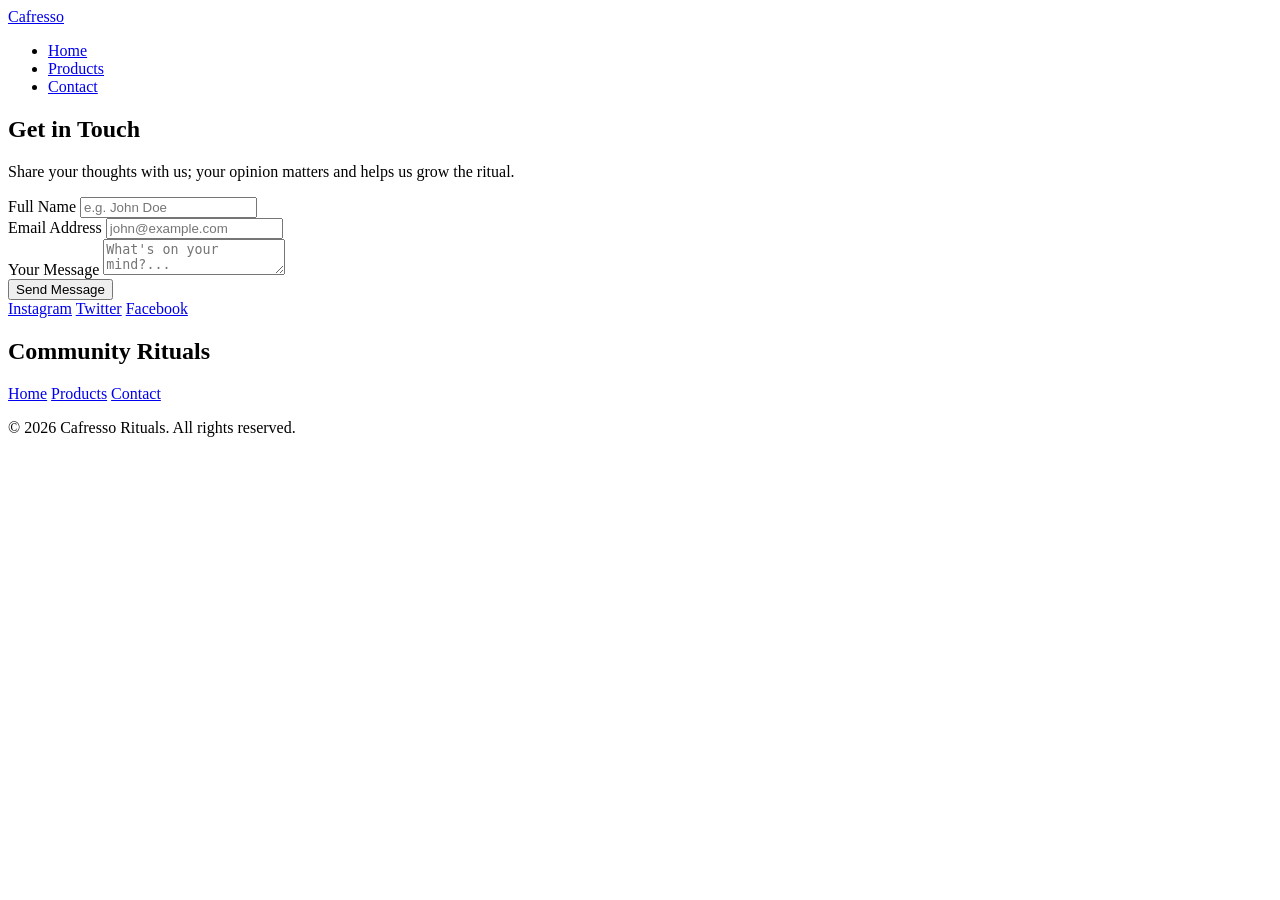
==== src/templates/contact.html @ 9409c44d "fix: i try to chance the visual to contact" ====
<!DOCTYPE html>
<html lang="en">
<head>
    <meta charset="UTF-8">
    <meta name="viewport" content="width=device-width, initial-scale=1.0">
    <title>Contact | Cafresso</title>
    <link rel="stylesheet" href="../styles/css/main.css">
</head>
<body>

    <header class="navbar">
        <nav class="nav" aria-label="Main navigation">
            <div class="nav__logo">
                <a href="index.html">Cafresso</a>
            </div>
            <ul class="nav__list">
                <li><a href="index.html">Home</a></li>
                <li><a href="services.html">Products</a></li>
                <li><a href="contact.html" class="active">Contact</a></li>
            </ul>
        </nav>
    </header>

    <main class="contact-main">
        <div class="contact-content fade-up"> 
            
            <aside class="contact-left">
                <section class="form-section">
                    <h2>Get in Touch</h2>
                    <p>Share your thoughts with us; your opinion matters and helps us grow the ritual.</p>

                    <div class="form-container">
                        <form id="contact-form" action="#" method="post">
                            <div class="form-group">
                                <label for="name">Full Name</label>
                                <input type="text" id="name" name="name" placeholder="e.g. John Doe" required>
                            </div>

                            <div class="form-group">
                                <label for="email">Email Address</label>
                                <input type="email" id="email" name="email" placeholder="john@example.com" required>
                            </div>

                            <div class="form-group">
                                <label for="reason">Your Message</label>
                                <textarea id="reason" name="message" placeholder="What's on your mind?..." required></textarea>
                            </div>

                            <button type="submit" class="btn-submit">Send Message</button>
                        </form>

                        <div class="form-social">
                            <a href="#" aria-label="Instagram">Instagram</a>
                            <a href="#" aria-label="Twitter">Twitter</a>
                            <a href="#" aria-label="Facebook">Facebook</a>
                        </div>
                    </div>
                </section>
            </aside>

            <section class="contact-right">
                <h2>Community Rituals</h2>
                
                <div class="comments-container" id="comments-list">
                    <article class="comment-card">
                        <div class="comment-header">
                            <div class="avatar">M</div>
                            <div class="user-meta">
                                <h4>Maria Garcia</h4>
                                <span>Verified Ritual</span>
                            </div>
                        </div>
                        <p>"The atmosphere here is unmatched. My daily morning ritual starts with their espresso."</p>
                    </article>

                    <article class="comment-card">
                        <div class="comment-header">
                            <div class="avatar">A</div>
                            <div class="user-meta">
                                <h4>Alex Smith</h4>
                                <span>Coffee Enthusiast</span>
                            </div>
                        </div>
                        <p>"Incredible attention to detail in every cup. Best artisan coffee in town!"</p>
                    </article>

                    <article class="comment-card">
                        <div class="comment-header">
                            <div class="avatar">L</div>
                            <div class="user-meta">
                                <h4>Lucia P.</h4>
                                <span>Daily Visitor</span>
                            </div>
                        </div>
                        <p>"I love the sustainable approach. Drinking coffee here feels like being part of a better world."</p>
                    </article>
                </div>
            </section>

        </div>
    </main>

    <footer class="footer">
        <div class="footer-links">
            <a href="index.html">Home</a>
            <a href="services.html">Products</a>
            <a href="contact.html">Contact</a>
        </div>

        <p>&copy; 2026 Cafresso Rituals. All rights reserved.</p>
    </footer>

    <script src="../functions/Contact/contact.js"></script>
    <script src="../functions/Contact/contact-presenter.js"></script>
    <script src="../functions/Home/navbar.js"></script>
</body>
</html>
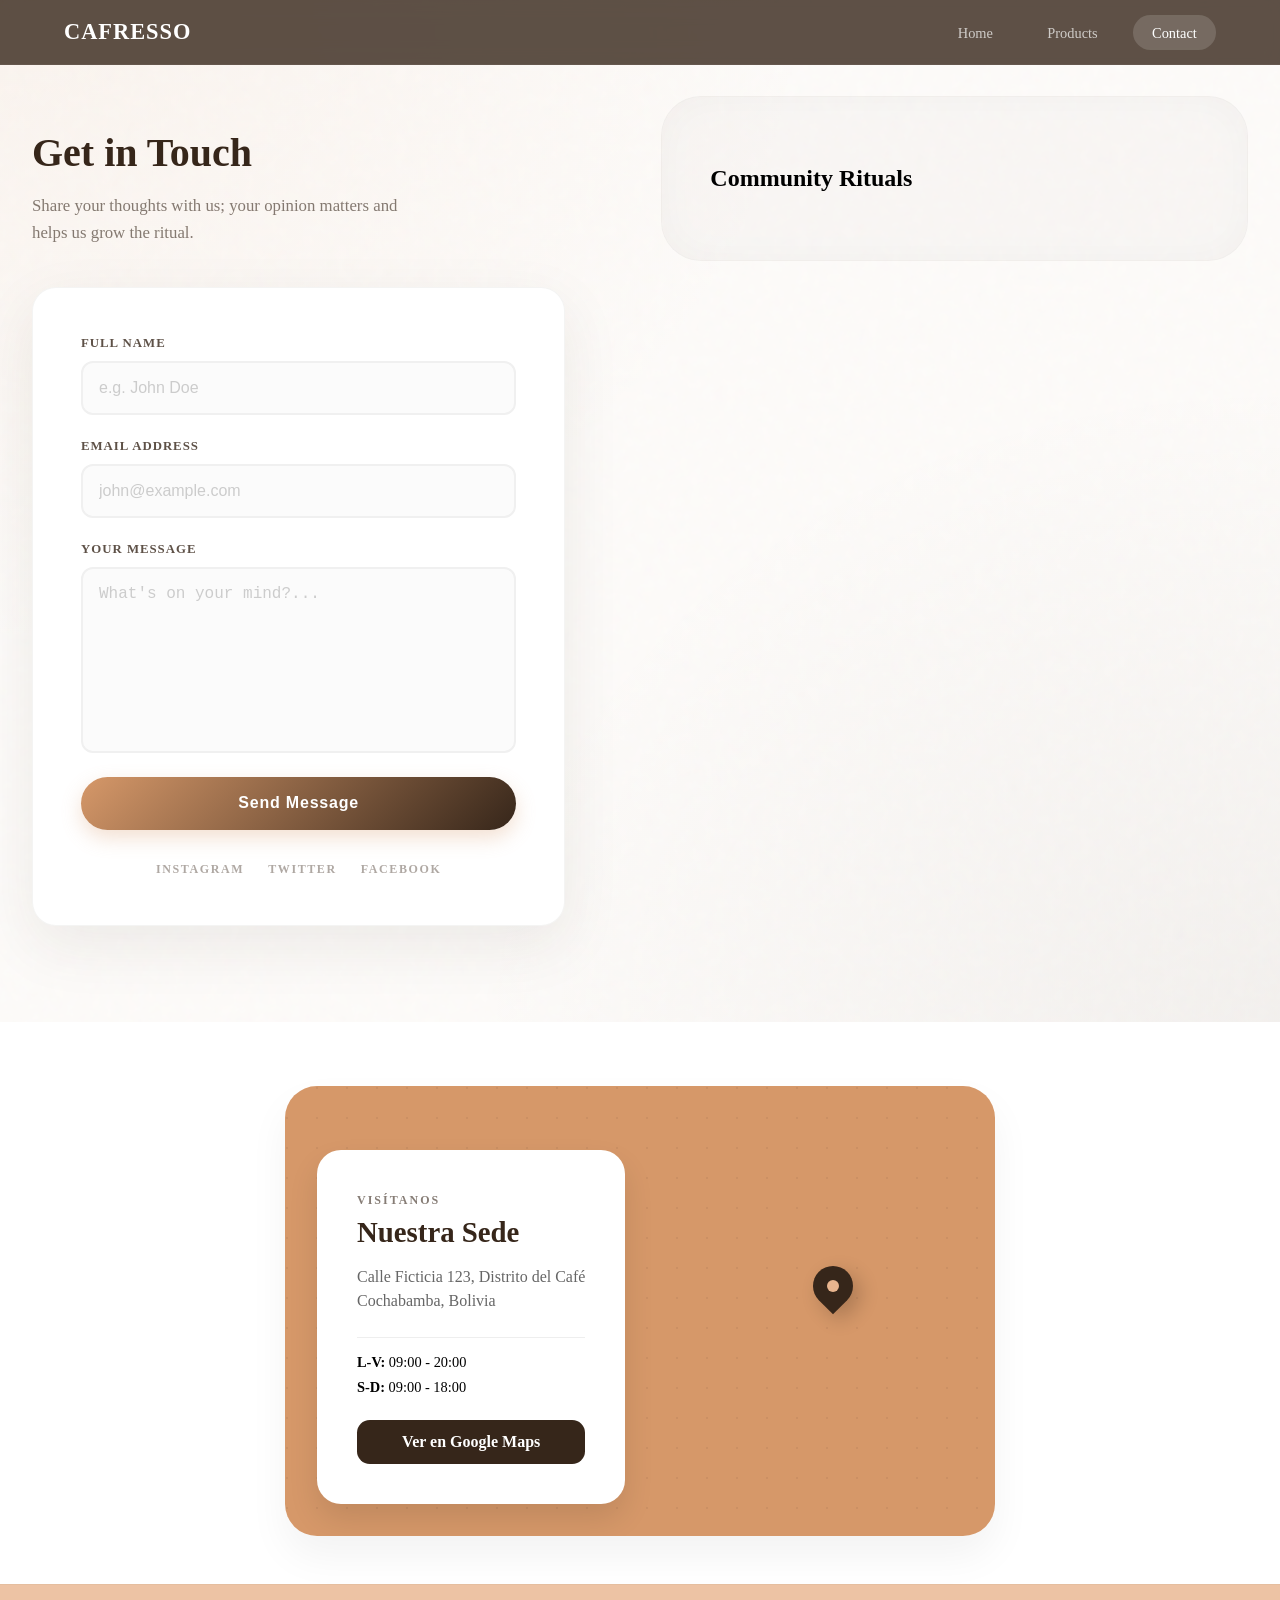
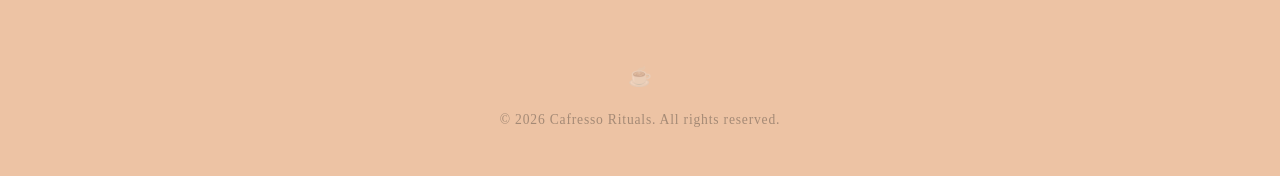
==== commit d75f3328: "fixed: Creation of the Optional Location Section" ====
--- a/src/templates/contact.html
+++ b/src/templates/contact.html
@@ -100,18 +100,40 @@
         </div>
     </main>
 
+    <section class="location-section">
+        <div class="location-container">
+            <div class="map-placeholder">
+                <div class="map-overlay"></div>
+                <div class="map-pin">
+                    <span class="pin-dot"></span>
+                </div>
+            </div>
+
+            <div class="location-card">
+                <span class="location-tag">Visítanos</span>
+                <h3>Nuestra Sede</h3>
+                <p>Calle Ficticia 123, Distrito del Café<br>Cochabamba, Bolivia</p>
+                <div class="location-details">
+                    <span><strong>L-V:</strong> 09:00 - 20:00</span>
+                    <span><strong>S-D:</strong> 09:00 - 18:00</span>
+                </div>
+                <a href="#" class="btn-directions">Ver en Google Maps</a>
+            </div>
+        </div>
+    </section>
+
     <footer class="footer">
-        <div class="footer-links">
-            <a href="index.html">Home</a>
-            <a href="services.html">Products</a>
-            <a href="contact.html">Contact</a>
-        </div>
-
         <p>&copy; 2026 Cafresso Rituals. All rights reserved.</p>
     </footer>
+
+    <button id="backToTop" class="back-to-top" aria-label="Volver al inicio">
+        &#8593;
+    </button>
 
     <script src="../functions/Contact/contact.js"></script>
     <script src="../functions/Contact/contact-presenter.js"></script>
     <script src="../functions/Home/navbar.js"></script>
+    <script src="../functions/Contact/location.js"></script>
+
 </body>
 </html>
--- a/src/styles/css/main.css
+++ b/src/styles/css/main.css
@@ -0,0 +1,1283 @@
+@charset "UTF-8";
+.navbar {
+  width: 100%;
+}
+
+.nav {
+  position: fixed;
+  top: 0;
+  left: 0;
+  right: 0;
+  z-index: 1000;
+  display: flex;
+  align-items: center;
+  justify-content: space-between;
+  padding: 1.2rem 5%;
+  background-color: rgba(54, 38, 26, 0.8);
+  backdrop-filter: blur(10px);
+  -webkit-backdrop-filter: blur(10px);
+  border-bottom: 1px solid rgba(255, 255, 255, 0.05);
+  transition: all 0.4s cubic-bezier(0.4, 0, 0.2, 1);
+  /* LOGO */
+}
+.nav__logo a {
+  color: #FFFFFF;
+  text-decoration: none;
+  font-size: 1.4rem;
+  font-weight: 700;
+  letter-spacing: 1px;
+  text-transform: uppercase;
+  font-family: serif;
+}
+.nav {
+  /* LISTA */
+}
+.nav__list {
+  display: flex;
+  align-items: center;
+  gap: 1rem;
+  list-style: none;
+  margin: 0;
+  padding: 0;
+}
+.nav__list li a {
+  text-decoration: none;
+  color: rgba(255, 255, 255, 0.7);
+  font-size: 0.9rem;
+  font-weight: 500;
+  padding: 0.6rem 1.2rem;
+  border-radius: 50px;
+  transition: all 0.3s ease;
+  position: relative;
+}
+.nav__list li a:hover {
+  color: #FFFFFF;
+  background-color: rgba(255, 255, 255, 0.1);
+}
+.nav__list li a.active {
+  color: #FFFFFF;
+  background-color: rgba(255, 255, 255, 0.15);
+}
+.nav__list li a.active::after {
+  display: none;
+}
+
+/*  TABLET & MOBILE:  */
+@media (max-width: 1024px) {
+  .nav {
+    top: auto;
+    bottom: 1.5rem;
+    left: 50%;
+    transform: translateX(-50%);
+    width: 90%;
+    max-width: 400px;
+    height: 65px;
+    padding: 0 1rem;
+    border-radius: 100px;
+    border: 1px solid rgba(255, 255, 255, 0.1);
+    box-shadow: 0 15px 35px rgba(0, 0, 0, 0.4);
+    justify-content: center;
+  }
+  .nav__logo {
+    display: none;
+  }
+  .nav__list {
+    width: 100%;
+    justify-content: space-around;
+    gap: 5px;
+  }
+  .nav__list li {
+    flex: 1;
+    display: flex;
+    justify-content: center;
+  }
+  .nav__list li a {
+    display: flex;
+    flex-direction: column;
+    align-items: center;
+    justify-content: center;
+    font-size: 0.75rem;
+    width: 100%;
+    padding: 0.8rem 0;
+    border-radius: 100px;
+  }
+  .nav__list li a.active {
+    background-color: #FFFFFF;
+    color: #36261A;
+    font-weight: 700;
+    box-shadow: 0 4px 15px rgba(0, 0, 0, 0.2);
+  }
+  .nav__list li a.active::after {
+    display: none;
+  }
+}
+.hero {
+  position: relative;
+  width: 100%;
+  min-height: 100vh;
+  overflow: hidden;
+}
+.hero__bg {
+  position: absolute;
+  inset: 0;
+}
+.hero__bg img {
+  position: absolute;
+  inset: 0;
+  width: 100%;
+  height: 100%;
+  object-fit: cover;
+  opacity: 0;
+  transform: scale(1);
+  animation: zoomFade 18s infinite;
+}
+.hero__bg img:nth-child(1) {
+  animation-delay: 0s;
+}
+.hero__bg img:nth-child(2) {
+  animation-delay: 6s;
+}
+.hero__bg img:nth-child(3) {
+  animation-delay: 12s;
+}
+.hero__overlay {
+  position: absolute;
+  inset: 0;
+  background: linear-gradient(to bottom, rgba(0, 0, 0, 0.5), rgba(0, 0, 0, 0.6));
+  backdrop-filter: blur(0.2rem);
+}
+.hero__content {
+  position: relative;
+  z-index: 2;
+  min-height: 100vh;
+  display: flex;
+  flex-direction: column;
+  justify-content: center;
+  align-items: center;
+  text-align: center;
+  padding: 0 8%;
+  margin: 0 auto;
+  color: #FFFFFF;
+  max-width: 40rem;
+}
+.hero__content h1 {
+  font-size: clamp(3rem, 8vw, 5rem);
+  letter-spacing: 0.15rem;
+  text-transform: uppercase;
+  margin-bottom: 1rem;
+}
+.hero__content p {
+  font-size: clamp(1rem, 2vw, 1.4rem);
+  opacity: 0.9;
+  margin-bottom: 2rem;
+}
+
+@keyframes zoomFade {
+  0% {
+    opacity: 0;
+    transform: scale(1);
+  }
+  10% {
+    opacity: 1;
+  }
+  45% {
+    opacity: 1;
+    transform: scale(1.1);
+  }
+  55% {
+    opacity: 0;
+    transform: scale(1.12);
+  }
+  100% {
+    opacity: 0;
+  }
+}
+.about {
+  padding: 12vh 8%;
+  background-color: #FFFFFF;
+  overflow: hidden;
+}
+.about__container {
+  max-width: 75rem;
+  margin: 0 auto;
+  display: grid;
+  grid-template-columns: 1fr 1fr;
+  align-items: center;
+  gap: 4rem;
+}
+.about__text h2 {
+  font-size: clamp(2rem, 5vw, 3.5rem);
+  color: #36261A;
+  line-height: 1.1;
+  margin-bottom: 1.5rem;
+  font-family: serif;
+}
+.about__text p {
+  font-size: 1.15rem;
+  color: rgba(54, 38, 26, 0.8);
+  margin-bottom: 2.5rem;
+  line-height: 1.8;
+  max-width: 55ch;
+}
+.about__image {
+  position: relative;
+  display: flex;
+  justify-content: center;
+}
+.about__image::before {
+  content: "";
+  position: absolute;
+  top: 1.25rem;
+  right: -1.25rem;
+  width: 100%;
+  height: 100%;
+  background-color: rgba(214, 152, 105, 0.1);
+  border-radius: 1.5rem;
+  z-index: 0;
+}
+.about__image img {
+  position: relative;
+  z-index: 1;
+  width: 100%;
+  max-height: 31.25rem;
+  border-radius: 1.5rem;
+  object-fit: cover;
+  box-shadow: 0 1.25rem 2.5rem rgba(0, 0, 0, 0.1);
+  transition: transform 0.5s ease;
+}
+.about__image img:hover {
+  transform: translateY(-0.625rem);
+}
+.about .reveal {
+  opacity: 0;
+  transform: translateY(3rem);
+  transition: all 0.8s ease;
+}
+.about .reveal.active {
+  opacity: 1;
+  transform: translateY(0);
+}
+
+.btn {
+  display: inline-block;
+  padding: 1rem 2.2rem;
+  background-color: #D69869;
+  color: #FFFFFF;
+  text-decoration: none;
+  font-weight: 600;
+  text-transform: uppercase;
+  font-size: 0.85rem;
+  letter-spacing: 0.0625rem;
+  border-radius: 3.125rem;
+  box-shadow: 0 0.25rem 0.9375rem rgba(214, 152, 105, 0.3);
+  transition: all 0.3s cubic-bezier(0.4, 0, 0.2, 1);
+}
+.btn:hover {
+  background-color: #36261A;
+  transform: scale(1.05);
+  box-shadow: 0 0.5rem 1.25rem rgba(0, 0, 0, 0.2);
+}
+
+/* RESPONSIVE */
+@media (max-width: 62rem) {
+  .about {
+    padding: 8vh 5%;
+  }
+  .about__container {
+    grid-template-columns: 1fr;
+    text-align: center;
+    gap: 3rem;
+  }
+  .about__text {
+    order: 1;
+  }
+  .about__text p {
+    margin-left: auto;
+    margin-right: auto;
+  }
+  .about__image {
+    order: 2;
+    max-width: 80%;
+    margin: 0 auto;
+  }
+  .about__image::before {
+    right: 0;
+    top: 0.9375rem;
+    transform: scale(0.95);
+  }
+}
+.features {
+  padding: 12vh 0;
+  background-color: #D69869;
+  position: relative;
+  overflow: hidden;
+}
+.features__header {
+  padding: 0 8%;
+  margin-bottom: 6vh;
+  text-align: center;
+}
+.features__header h2 {
+  color: #FFFFFF;
+  font-size: clamp(2.5rem, 5vw, 3.5rem);
+  font-family: serif;
+  letter-spacing: 0.15rem;
+}
+.features__header h2::after {
+  display: none;
+}
+.features__track {
+  display: flex;
+  gap: 2.5rem;
+  padding: 2rem 8%;
+  overflow-x: auto;
+  scroll-snap-type: x mandatory;
+  -webkit-overflow-scrolling: touch;
+  scroll-padding-left: 2%;
+}
+.features__track::-webkit-scrollbar {
+  height: 0.4rem;
+}
+.features__track::-webkit-scrollbar-thumb {
+  background: rgba(255, 255, 255, 0.2);
+  border-radius: 1rem;
+}
+
+.card {
+  min-width: 18rem;
+  flex: 0 0 18rem;
+  scroll-snap-align: start;
+  padding: 2.5rem 2rem;
+  background: linear-gradient(135deg, rgba(255, 255, 255, 0.1), rgba(255, 255, 255, 0.05));
+  backdrop-filter: blur(1rem);
+  -webkit-backdrop-filter: blur(1rem);
+  border-radius: 2rem;
+  border: 0.0625rem solid rgba(255, 255, 255, 0.1);
+  color: #FFFFFF;
+  display: flex;
+  flex-direction: column;
+  justify-content: center;
+  transition: all 0.4s cubic-bezier(0.175, 0.885, 0.32, 1.275);
+}
+.card h3 {
+  font-size: 1.4rem;
+  margin-bottom: 1.25rem;
+  font-weight: 600;
+  color: #FFFFFF;
+}
+.card p {
+  font-size: 1rem;
+  line-height: 1.6;
+  opacity: 0.8;
+  max-width: 30ch;
+}
+.card:hover {
+  transform: translateY(-0.75rem);
+  background: rgba(0, 0, 0, 0.2);
+  border-color: rgba(255, 255, 255, 0.4);
+  box-shadow: 0 1.5rem 3rem rgba(0, 0, 0, 0.2);
+}
+.card:hover p {
+  opacity: 1;
+}
+
+.features__btn {
+  position: absolute;
+  top: 93%;
+  transform: translateY(-50%);
+  width: 3rem;
+  height: 3rem;
+  border-radius: 50%;
+  border: none;
+  cursor: pointer;
+  background-color: rgba(255, 255, 255, 0.2);
+  color: #FFFFFF;
+  font-size: 1.5rem;
+  display: flex;
+  align-items: center;
+  justify-content: center;
+  backdrop-filter: blur(0.5rem);
+  transition: all 0.3s ease;
+}
+.features__btn:hover {
+  background-color: rgba(255, 255, 255, 0.4);
+}
+
+.features__btn.left {
+  left: 23%;
+}
+
+.features__btn.right {
+  right: 23%;
+}
+
+@media (max-width: 30rem) {
+  .card {
+    min-width: 16rem;
+    padding: 2rem 1.5rem;
+  }
+}
+.footer {
+  background-color: #36261A;
+  padding-top: 8vh;
+  color: #FFFFFF;
+}
+.footer__container {
+  display: flex;
+  justify-content: space-between;
+  flex-wrap: wrap;
+  gap: 3rem;
+  padding: 0 8%;
+}
+.footer h3, .footer h4 {
+  margin-bottom: 1rem;
+}
+.footer p, .footer a {
+  font-size: 0.95rem;
+  opacity: 0.85;
+}
+.footer a {
+  display: block;
+  text-decoration: none;
+  color: #FFFFFF;
+  margin-bottom: 0.5rem;
+  transition: all 0.3s ease;
+}
+.footer a:hover {
+  opacity: 1;
+  transform: translateX(0.3rem);
+}
+.footer ul {
+  list-style: none;
+  padding: 0;
+}
+.footer__bottom {
+  margin-top: 5vh;
+  padding: 2vh 8%;
+  text-align: center;
+  border-top: 0.1rem solid rgba(255, 255, 255, 0.2);
+}
+.footer__bottom p {
+  font-size: 0.85rem;
+  opacity: 0.7;
+}
+
+.modal {
+  position: fixed;
+  inset: 0;
+  z-index: 9999;
+  display: none;
+  align-items: center;
+  justify-content: center;
+  padding: 1rem;
+}
+.modal.active {
+  display: flex !important;
+}
+.modal .modal-overlay {
+  position: absolute;
+  inset: 0;
+  background: rgba(54, 38, 26, 0.6);
+  backdrop-filter: blur(10px);
+}
+.modal .modal-content {
+  position: relative;
+  width: 100%;
+  max-width: 850px;
+  background: #E9B58E;
+  border-radius: 2rem;
+  overflow: hidden;
+  z-index: 100;
+  display: grid;
+  grid-template-columns: 1fr;
+  box-shadow: 0 30px 60px rgba(0, 0, 0, 0.3);
+  animation: modalIn 0.4s ease-out;
+}
+@media (min-width: 768px) {
+  .modal .modal-content {
+    grid-template-columns: 1fr 1fr;
+    height: 550px;
+  }
+}
+.modal .modal-close {
+  position: absolute;
+  top: 1.5rem;
+  right: 1.5rem;
+  z-index: 110;
+  background: rgba(255, 255, 255, 0.8);
+  border: none;
+  width: 3rem;
+  height: 3rem;
+  border-radius: 50%;
+  cursor: pointer;
+  font-size: 1.8rem;
+  display: flex;
+  align-items: center;
+  justify-content: center;
+  transition: all 0.3s;
+}
+.modal .modal-close:hover {
+  background: #fff;
+  transform: scale(1.1);
+}
+.modal .image-side {
+  width: 100%;
+  height: 300px;
+  background: #eee;
+}
+@media (min-width: 768px) {
+  .modal .image-side {
+    height: 100%;
+    order: 2;
+  }
+}
+.modal .image-side img {
+  width: 100%;
+  height: 100%;
+  object-fit: cover;
+  display: block;
+}
+.modal .info-side {
+  padding: 2.5rem;
+  display: flex;
+  flex-direction: column;
+  justify-content: space-between;
+  background: #E9B58E;
+}
+.modal .info-side .cat-tag {
+  display: inline-block;
+  background: rgba(54, 38, 26, 0.05);
+  padding: 0.3rem 0.8rem;
+  border-radius: 2rem;
+  font-size: 0.7rem;
+  font-weight: 700;
+  text-transform: uppercase;
+  letter-spacing: 1px;
+  margin-bottom: 1rem;
+  color: #36261A;
+}
+.modal .info-side h2 {
+  font-family: "Playfair Display", serif;
+  font-size: 2.2rem;
+  color: #36261A;
+  margin-bottom: 1rem;
+  line-height: 1.2;
+}
+.modal .info-side #modal-detalle {
+  color: #555;
+  font-size: 1rem;
+  line-height: 1.6;
+}
+.modal .info-side .price-section {
+  display: flex;
+  align-items: center;
+  justify-content: space-between;
+  margin-top: 2rem;
+  padding-top: 1.5rem;
+  border-top: 1px solid rgba(0, 0, 0, 0.05);
+}
+.modal .info-side .price-section .price {
+  font-size: 2rem;
+  font-weight: 800;
+  color: #36261A;
+}
+.modal .info-side .price-section .btn-add {
+  background: #36261A;
+  color: white;
+  border: none;
+  padding: 0.8rem 1.5rem;
+  border-radius: 1rem;
+  font-weight: 600;
+  cursor: pointer;
+  transition: opacity 0.2s;
+}
+.modal .info-side .price-section .btn-add:hover {
+  opacity: 0.9;
+}
+
+@keyframes modalIn {
+  from {
+    opacity: 0;
+    transform: scale(0.95) translateY(20px);
+  }
+  to {
+    opacity: 1;
+    transform: scale(1) translateY(0);
+  }
+}
+.products-header {
+  padding: 8rem 2rem 2rem;
+  text-align: center;
+  max-width: 1200px;
+  margin: 0 auto;
+  width: 100%;
+  box-sizing: border-box;
+}
+.products-header .brand-title {
+  font-family: serif;
+  font-size: clamp(2rem, 5vw, 3.5rem);
+  color: #36261A;
+  margin-bottom: 2rem;
+  text-transform: uppercase;
+}
+.products-header .search-filters-container {
+  display: flex;
+  flex-direction: column;
+  align-items: center;
+  gap: 1.5rem;
+}
+.products-header .search-filters-container .search-box {
+  width: 100%;
+  max-width: 400px;
+  position: relative;
+}
+.products-header .search-filters-container .search-box input {
+  width: 100%;
+  padding: 0.8rem 1rem 0.8rem 2.5rem;
+  border-radius: 2rem;
+  border: 1px solid #ddd;
+  outline: none;
+}
+.products-header .search-filters-container .search-box::before {
+  content: "🔍";
+  position: absolute;
+  left: 0.8rem;
+  top: 50%;
+  transform: translateY(-50%);
+}
+.products-header .search-filters-container .category-chips {
+  display: flex;
+  flex-wrap: wrap;
+  justify-content: center;
+  gap: 0.5rem;
+}
+.products-header .search-filters-container .category-chips .chip {
+  padding: 0.5rem 1.2rem;
+  border-radius: 2rem;
+  border: 1px solid #D69869;
+  cursor: pointer;
+  font-size: 0.9rem;
+  transition: 0.3s;
+}
+.products-header .search-filters-container .category-chips .chip.active {
+  background: #36261A;
+  color: #FFFFFF;
+}
+
+.carousel-viewport {
+  overflow: hidden;
+  padding: 2rem 0 6rem;
+  width: 100%;
+  position: relative;
+}
+
+.carousel-track {
+  display: flex;
+  transition: transform 0.6s cubic-bezier(0.16, 1, 0.3, 1);
+  width: 400%;
+}
+
+.category-view {
+  width: 25%;
+  flex-shrink: 0;
+  padding: 0 2rem;
+  box-sizing: border-box;
+}
+
+.products-grid {
+  display: grid;
+  grid-template-columns: repeat(auto-fill, minmax(280px, 1fr));
+  gap: 2rem;
+  max-width: 1200px;
+  margin: 0 auto;
+}
+
+.product-card {
+  background: #FFFFFF;
+  border-radius: 2rem;
+  overflow: hidden;
+  position: relative;
+  border: 1px solid rgba(54, 38, 26, 0.05);
+  transition: all 0.5s ease;
+  cursor: pointer;
+  display: flex;
+  flex-direction: column;
+}
+.product-card .card-image-container {
+  height: 320px;
+  overflow: hidden;
+  position: relative;
+}
+.product-card .card-image-container img {
+  width: 100%;
+  height: 100%;
+  object-fit: cover;
+  transition: transform 0.8s ease;
+}
+.product-card .card-image-container::after {
+  content: "+ Quick View";
+  position: absolute;
+  inset: 0;
+  background: rgba(54, 38, 26, 0.4);
+  display: flex;
+  align-items: center;
+  justify-content: center;
+  color: #FFFFFF;
+  opacity: 0;
+  transition: opacity 0.3s ease;
+  font-weight: 600;
+  backdrop-filter: blur(4px);
+}
+.product-card .card-info {
+  padding: 1.5rem;
+  text-align: center;
+  flex-grow: 1;
+}
+.product-card .card-info h3 {
+  color: #36261A;
+  font-size: 1.2rem;
+  margin-bottom: 0.5rem;
+}
+.product-card .card-info p {
+  font-size: 0.9rem;
+  color: #888;
+  margin: 0;
+}
+.product-card .card-footer {
+  padding: 0 1.5rem 1.5rem;
+  text-align: center;
+}
+.product-card .card-footer span {
+  font-weight: 800;
+  color: #D69869;
+  font-size: 1.25rem;
+}
+.product-card:hover {
+  transform: translateY(-10px);
+  box-shadow: 0 20px 40px rgba(0, 0, 0, 0.1);
+}
+.product-card:hover .card-image-container img {
+  transform: scale(1.1);
+}
+.product-card:hover .card-image-container::after {
+  opacity: 1;
+}
+
+.form-section {
+  width: 100%;
+  text-align: center;
+}
+.form-section h2 {
+  font-family: serif;
+  font-size: clamp(2rem, 5vw, 2.5rem);
+  color: #36261A;
+  margin-bottom: 0.75rem;
+}
+.form-section p {
+  margin-bottom: 2.5rem;
+  font-size: 1.05rem;
+  color: rgba(54, 38, 26, 0.6);
+  line-height: 1.6;
+  max-width: 45ch;
+  margin-left: auto;
+  margin-right: auto;
+}
+
+.form-container {
+  background-color: #FFFFFF;
+  padding: 2.5rem;
+  border-radius: 1.5rem;
+  box-shadow: 0 1.25rem 3.75rem rgba(54, 38, 26, 0.08);
+  border: 0.0625rem solid rgba(54, 38, 26, 0.05);
+  transition: transform 0.3s ease;
+}
+.form-container:hover {
+  transform: translateY(-0.3125rem);
+}
+
+.form-info {
+  display: flex;
+  justify-content: center;
+  gap: 2rem;
+  margin-bottom: 2rem;
+  padding-bottom: 1.5rem;
+  border-bottom: 0.0625rem solid rgba(54, 38, 26, 0.05);
+}
+.form-info .info-item {
+  display: flex;
+  align-items: center;
+  gap: 0.625rem;
+}
+.form-info .info-item span {
+  font-size: 1.2rem;
+}
+.form-info .info-item p {
+  margin: 0 !important;
+  font-size: 0.85rem !important;
+  font-weight: 600;
+  color: #36261A;
+}
+
+.form-group {
+  display: flex;
+  flex-direction: column;
+  gap: 0.625rem;
+  margin-bottom: 1.5rem;
+  text-align: left;
+}
+.form-group label {
+  font-weight: 700;
+  font-size: 0.8rem;
+  text-transform: uppercase;
+  letter-spacing: 0.0625rem;
+  color: #36261A;
+  opacity: 0.8;
+}
+.form-group input, .form-group textarea, .form-group select {
+  padding: 1rem;
+  border-radius: 0.75rem;
+  border: 0.125rem solid #f0f0f0;
+  font-size: 1rem;
+  background: #fbfbfb;
+  color: #36261A;
+  transition: all 0.4s cubic-bezier(0.4, 0, 0.2, 1);
+}
+.form-group input::placeholder, .form-group textarea::placeholder, .form-group select::placeholder {
+  color: #ccc;
+}
+.form-group input:focus, .form-group textarea:focus, .form-group select:focus {
+  border-color: #D69869;
+  background: #FFFFFF;
+  outline: none;
+  box-shadow: 0 0.5rem 1.25rem rgba(214, 152, 105, 0.1);
+  transform: scale(1.01);
+}
+.form-group textarea {
+  height: 9.375rem;
+  resize: none;
+}
+
+.btn-submit {
+  width: 100%;
+  padding: 1.1rem;
+  border-radius: 3.125rem;
+  border: none;
+  background: linear-gradient(135deg, #D69869, #36261A);
+  color: #FFFFFF;
+  font-weight: 600;
+  font-size: 1rem;
+  letter-spacing: 0.05rem;
+  cursor: pointer;
+  box-shadow: 0 0.5rem 1.25rem rgba(214, 152, 105, 0.3);
+  transition: all 0.3s ease;
+}
+.btn-submit:hover {
+  transform: translateY(-0.25rem);
+  box-shadow: 0 1rem 2rem rgba(214, 152, 105, 0.4);
+  filter: brightness(1.1);
+}
+.btn-submit:active {
+  transform: translateY(-0.0625rem);
+}
+
+.form-social {
+  margin-top: 2rem;
+  display: flex;
+  justify-content: center;
+  gap: 1.5rem;
+}
+.form-social a {
+  font-size: 0.75rem;
+  font-weight: 700;
+  text-transform: uppercase;
+  color: rgba(54, 38, 26, 0.4);
+  text-decoration: none;
+  letter-spacing: 0.1rem;
+  transition: color 0.3s ease;
+}
+.form-social a:hover {
+  color: #D69869;
+}
+
+@media (min-width: 1280px) {
+  .form-section {
+    text-align: left;
+  }
+  .form-section p {
+    margin-left: 0;
+  }
+  .form-container {
+    padding: 3rem;
+  }
+  .form-info {
+    justify-content: flex-start;
+  }
+}
+.comment-card {
+  background: #FFFFFF;
+  padding: 2.2rem;
+  border-radius: 1.8rem;
+  border: 1px solid rgba(54, 38, 26, 0.1);
+  position: relative;
+  transition: all 0.5s cubic-bezier(0.23, 1, 0.32, 1);
+  box-shadow: 0 2px 4px rgba(54, 38, 26, 0.05), 0 10px 20px rgba(54, 38, 26, 0.08);
+}
+.comment-card::after {
+  content: "“";
+  position: absolute;
+  top: 0.5rem;
+  right: 1.5rem;
+  font-family: serif;
+  font-size: 5rem;
+  color: #D69869;
+  opacity: 0.15;
+  line-height: 1;
+}
+.comment-card:hover {
+  transform: translateY(-8px);
+  border-color: #D69869;
+  box-shadow: 0 20px 40px rgba(54, 38, 26, 0.12), 0 5px 10px rgba(214, 152, 105, 0.05);
+}
+.comment-card:hover .avatar {
+  background: #D69869;
+  transform: scale(1.05);
+}
+.comment-card .comment-header {
+  display: flex;
+  align-items: center;
+  gap: 1.2rem;
+  margin-bottom: 1.5rem;
+  border-bottom: 1px solid rgba(54, 38, 26, 0.05);
+  padding-bottom: 1rem;
+}
+.comment-card .comment-header .avatar {
+  width: 3.5rem;
+  height: 3.5rem;
+  background: #36261A;
+  color: #FFFFFF;
+  border-radius: 1rem;
+  display: flex;
+  align-items: center;
+  justify-content: center;
+  font-weight: 700;
+  transition: all 0.3s ease;
+}
+.comment-card .comment-header .user-meta h4 {
+  margin: 0;
+  color: #36261A;
+  font-size: 1.1rem;
+}
+.comment-card .comment-header .user-meta span {
+  font-size: 0.75rem;
+  color: #D69869;
+  font-weight: 700;
+}
+.comment-card p {
+  margin: 0;
+  color: #2c2c2c;
+  line-height: 1.6;
+  font-style: italic;
+}
+
+.contact-main {
+  padding-top: 4rem;
+  min-height: 100vh;
+  position: relative;
+  overflow: hidden;
+  background: radial-gradient(at 0% 0%, rgba(214, 152, 105, 0.08) 0, transparent 45%), radial-gradient(at 100% 100%, rgba(54, 38, 26, 0.05) 0, transparent 45%), #fdfbf9;
+}
+.contact-main::before {
+  content: "";
+  position: absolute;
+  inset: -25%;
+  background-image: url("data:image/svg+xml,%3Csvg viewBox='0 0 200 200' xmlns='http://www.w3.org/2000/svg'%3E%3Cfilter id='noiseFilter'%3E%3CfeTurbulence type='fractalNoise' baseFrequency='0.65' numOctaves='3' stitchTiles='stitch'/%3E%3C/filter%3E%3Crect width='100%25' height='100%25' filter='url(%23noiseFilter)'/%3E%3C/svg%3E");
+  opacity: 0.025;
+  pointer-events: none;
+}
+
+.contact-content {
+  display: flex;
+  flex-direction: column;
+  gap: 4rem;
+  padding: 2rem 1.5rem;
+  max-width: 90rem;
+  margin: -8rem auto 0;
+  position: relative;
+  z-index: 2;
+}
+@media (max-width: 1024px) {
+  .contact-content {
+    padding: 4rem 3rem;
+  }
+}
+@media (min-width: 1280px) {
+  .contact-content {
+    display: grid;
+    grid-template-columns: 1fr 1.1fr;
+    gap: 6rem;
+    padding: 10rem 2rem 6rem;
+    align-items: start;
+  }
+}
+
+@media (min-width: 1280px) {
+  .contact-left {
+    position: sticky;
+    top: 10rem;
+  }
+}
+
+.contact-right {
+  min-width: 0;
+  background: rgba(54, 38, 26, 0.02);
+  border-radius: 2.5rem;
+  padding: 2rem;
+  box-shadow: inset 0 0 40px rgba(54, 38, 26, 0.03);
+  border: 1px solid rgba(54, 38, 26, 0.03);
+}
+@media (min-width: 1280px) {
+  .contact-right {
+    padding: 3rem;
+  }
+}
+
+.fade-up {
+  opacity: 0;
+  animation: fadeUp 1s cubic-bezier(0.16, 1, 0.3, 1) forwards;
+}
+
+@keyframes fadeUp {
+  from {
+    opacity: 0;
+    transform: translateY(40px);
+  }
+  to {
+    opacity: 1;
+    transform: translateY(0);
+  }
+}
+.location-section {
+  padding: 4rem 1.5rem;
+  background: #FFFFFF;
+}
+.location-section .location-container {
+  max-width: 710px;
+  margin: 0 auto;
+  position: relative;
+  height: 450px;
+  border-radius: 2rem;
+  overflow: hidden;
+  box-shadow: 0 20px 40px rgba(0, 0, 0, 0.05);
+}
+.location-section .map-placeholder {
+  position: absolute;
+  inset: 0;
+  background-color: #D69869;
+  background-image: radial-gradient(circle at 2px 2px, rgba(0, 0, 0, 0.05) 1px, transparent 0);
+  background-size: 30px 30px;
+}
+.location-section .map-placeholder .map-pin {
+  position: absolute;
+  top: 40%;
+  right: 20%;
+  width: 40px;
+  height: 40px;
+  background: #36261A;
+  border-radius: 50% 50% 50% 0;
+  transform: rotate(-45deg);
+  display: flex;
+  align-items: center;
+  justify-content: center;
+  box-shadow: 0 10px 20px rgba(0, 0, 0, 0.2);
+  animation: bounce 2s infinite;
+}
+.location-section .map-placeholder .map-pin .pin-dot {
+  width: 12px;
+  height: 12px;
+  background: #E9B58E;
+  border-radius: 50%;
+  transform: rotate(45deg);
+}
+.location-section .location-card {
+  position: absolute;
+  bottom: 2rem;
+  left: 2rem;
+  background: white;
+  padding: 2.5rem;
+  border-radius: 1.5rem;
+  max-width: 320px;
+  z-index: 10;
+  box-shadow: 0 15px 30px rgba(0, 0, 0, 0.1);
+}
+@media (max-width: 768px) {
+  .location-section .location-card {
+    position: relative;
+    bottom: 0;
+    left: 0;
+    max-width: 100%;
+    border-radius: 0;
+  }
+}
+.location-section .location-card .location-tag {
+  color: #36261A;
+  font-size: 0.75rem;
+  font-weight: 800;
+  text-transform: uppercase;
+  letter-spacing: 2px;
+  opacity: 0.6;
+}
+.location-section .location-card h3 {
+  font-family: serif;
+  font-size: 1.8rem;
+  margin: 0.5rem 0;
+  color: #36261A;
+}
+.location-section .location-card p {
+  color: #666;
+  line-height: 1.5;
+  margin-bottom: 1.5rem;
+}
+.location-section .location-card .location-details {
+  display: flex;
+  flex-direction: column;
+  gap: 0.5rem;
+  font-size: 0.9rem;
+  border-top: 1px solid #eee;
+  padding-top: 1rem;
+  margin-bottom: 1.5rem;
+}
+.location-section .location-card .btn-directions {
+  display: block;
+  text-align: center;
+  background: #36261A;
+  color: white;
+  padding: 0.8rem;
+  border-radius: 0.8rem;
+  text-decoration: none;
+  font-weight: 600;
+  transition: transform 0.2s;
+}
+.location-section .location-card .btn-directions:hover {
+  transform: translateY(-3px);
+}
+
+@keyframes bounce {
+  0%, 100% {
+    transform: rotate(-45deg) translateY(0);
+  }
+  50% {
+    transform: rotate(-45deg) translateY(-15px);
+  }
+}
+.footer {
+  padding: 2rem;
+  text-align: center;
+  background: #E9B58E;
+  color: #36261A;
+  font-size: 0.9rem;
+  opacity: 0.8;
+}
+
+.footer {
+  background-color: #E9B58E;
+  padding: 5rem 2rem 3rem;
+  margin-top: -1rem;
+  border-top: 1px solid rgba(54, 38, 26, 0.05);
+  position: relative;
+  z-index: 10;
+  text-align: center;
+}
+.footer .footer-links {
+  display: flex;
+  justify-content: center;
+  gap: 3rem;
+  margin-bottom: 2.5rem;
+  flex-wrap: wrap;
+}
+.footer .footer-links a {
+  text-decoration: none;
+  color: #36261A;
+  font-weight: 700;
+  font-size: 0.85rem;
+  text-transform: uppercase;
+  letter-spacing: 0.15rem;
+  position: relative;
+  transition: color 0.3s ease;
+}
+.footer .footer-links a::after {
+  content: "";
+  position: absolute;
+  bottom: -5px;
+  left: 0;
+  width: 0;
+  height: 1px;
+  background-color: #D69869;
+  transition: width 0.3s ease;
+}
+.footer .footer-links a:hover {
+  color: #D69869;
+}
+.footer .footer-links a:hover::after {
+  width: 100%;
+}
+.footer p {
+  color: #36261A;
+  font-size: 0.85rem;
+  opacity: 0.5;
+  letter-spacing: 0.05rem;
+  margin-bottom: 0;
+}
+.footer::before {
+  content: "☕";
+  display: block;
+  font-size: 1.2rem;
+  margin-bottom: 1.5rem;
+  opacity: 0.3;
+}
+
+@media (max-width: 1024px) {
+  .footer {
+    padding: 6rem 4rem 4rem;
+  }
+  .footer .footer-links {
+    gap: 5rem;
+  }
+}
+body {
+  margin: 0;
+  padding: 0;
+}
+
+.back-to-top {
+  position: fixed;
+  bottom: 2rem;
+  right: 2rem;
+  width: 3.5rem;
+  height: 3.5rem;
+  background-color: #36261A;
+  color: #FFFFFF;
+  border: none;
+  border-radius: 50%;
+  cursor: pointer;
+  display: flex;
+  align-items: center;
+  justify-content: center;
+  font-size: 1.5rem;
+  z-index: 1000;
+  opacity: 0;
+  visibility: hidden;
+  transform: translateY(20px);
+  transition: all 0.4s ease;
+  box-shadow: 0 4px 15px rgba(0, 0, 0, 0.3);
+}
+.back-to-top.active {
+  opacity: 1;
+  visibility: visible;
+  transform: translateY(0);
+}
+.back-to-top:hover {
+  background-color: rgb(88.425, 62.225, 42.575);
+  transform: scale(1.1);
+}
+
+/*# sourceMappingURL=main.css.map */
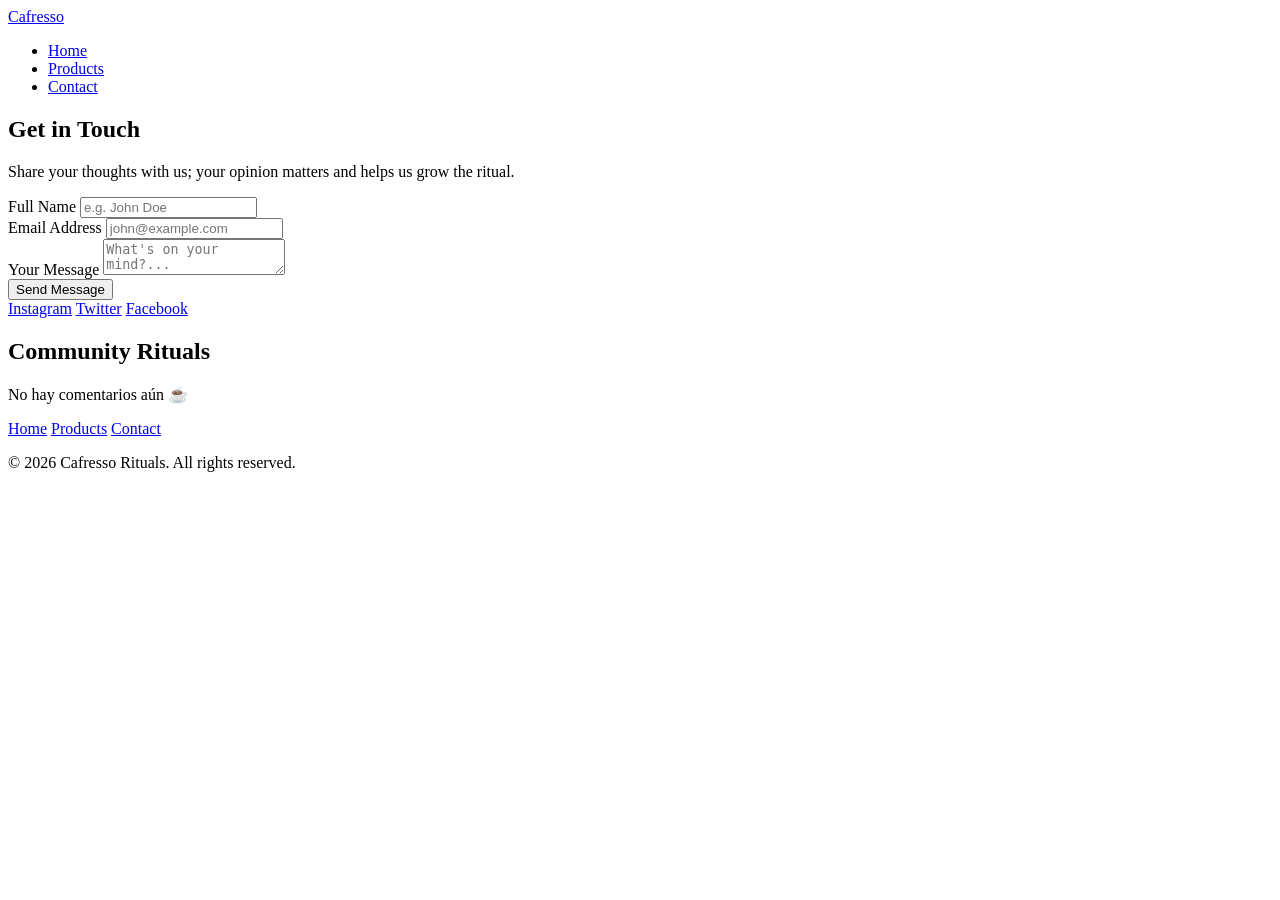
==== commit 55db487d: "Refactoring: Contact form , logic , and visual" ====
--- a/src/templates/contact.html
+++ b/src/templates/contact.html
@@ -61,79 +61,24 @@
             <section class="contact-right">
                 <h2>Community Rituals</h2>
                 
-                <div class="comments-container" id="comments-list">
-                    <article class="comment-card">
-                        <div class="comment-header">
-                            <div class="avatar">M</div>
-                            <div class="user-meta">
-                                <h4>Maria Garcia</h4>
-                                <span>Verified Ritual</span>
-                            </div>
-                        </div>
-                        <p>"The atmosphere here is unmatched. My daily morning ritual starts with their espresso."</p>
-                    </article>
-
-                    <article class="comment-card">
-                        <div class="comment-header">
-                            <div class="avatar">A</div>
-                            <div class="user-meta">
-                                <h4>Alex Smith</h4>
-                                <span>Coffee Enthusiast</span>
-                            </div>
-                        </div>
-                        <p>"Incredible attention to detail in every cup. Best artisan coffee in town!"</p>
-                    </article>
-
-                    <article class="comment-card">
-                        <div class="comment-header">
-                            <div class="avatar">L</div>
-                            <div class="user-meta">
-                                <h4>Lucia P.</h4>
-                                <span>Daily Visitor</span>
-                            </div>
-                        </div>
-                        <p>"I love the sustainable approach. Drinking coffee here feels like being part of a better world."</p>
-                    </article>
-                </div>
+                <div class="comments-container" id="comments-list"></div>
             </section>
 
         </div>
     </main>
 
-    <section class="location-section">
-        <div class="location-container">
-            <div class="map-placeholder">
-                <div class="map-overlay"></div>
-                <div class="map-pin">
-                    <span class="pin-dot"></span>
-                </div>
-            </div>
+    <footer class="footer">
+        <div class="footer-links">
+            <a href="index.html">Home</a>
+            <a href="services.html">Products</a>
+            <a href="contact.html">Contact</a>
+        </div>
 
-            <div class="location-card">
-                <span class="location-tag">Visítanos</span>
-                <h3>Nuestra Sede</h3>
-                <p>Calle Ficticia 123, Distrito del Café<br>Cochabamba, Bolivia</p>
-                <div class="location-details">
-                    <span><strong>L-V:</strong> 09:00 - 20:00</span>
-                    <span><strong>S-D:</strong> 09:00 - 18:00</span>
-                </div>
-                <a href="#" class="btn-directions">Ver en Google Maps</a>
-            </div>
-        </div>
-    </section>
-
-    <footer class="footer">
         <p>&copy; 2026 Cafresso Rituals. All rights reserved.</p>
     </footer>
-
-    <button id="backToTop" class="back-to-top" aria-label="Volver al inicio">
-        &#8593;
-    </button>
 
     <script src="../functions/Contact/contact.js"></script>
     <script src="../functions/Contact/contact-presenter.js"></script>
     <script src="../functions/Home/navbar.js"></script>
-    <script src="../functions/Contact/location.js"></script>
-
 </body>
 </html>
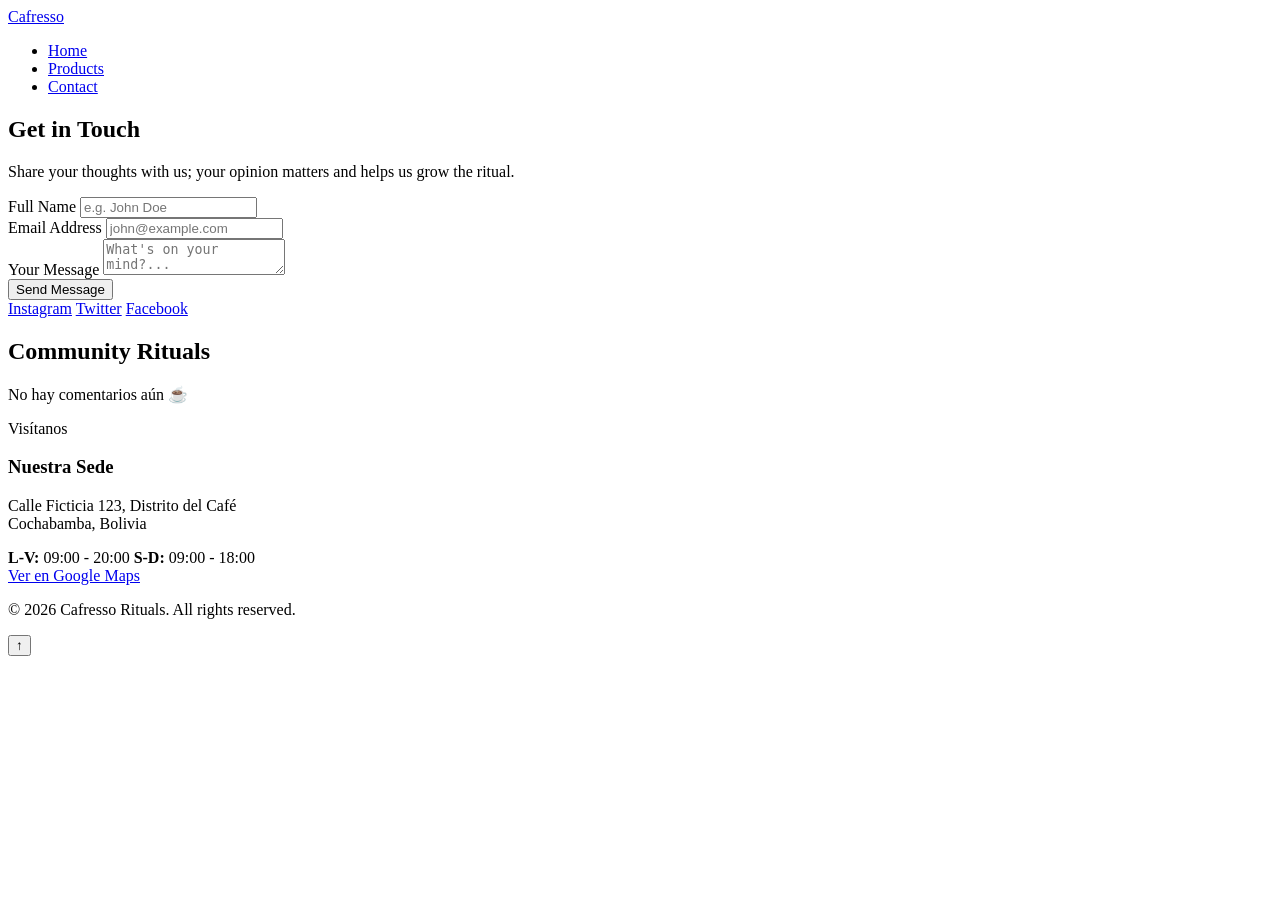
==== commit 000b795b: "Merge branch 'main' of https://github.com/Macacofig/Tec-Web-II-Proyecto1" ====
--- a/src/templates/contact.html
+++ b/src/templates/contact.html
@@ -67,18 +67,40 @@
         </div>
     </main>
 
+    <section class="location-section">
+        <div class="location-container">
+            <div class="map-placeholder">
+                <div class="map-overlay"></div>
+                <div class="map-pin">
+                    <span class="pin-dot"></span>
+                </div>
+            </div>
+
+            <div class="location-card">
+                <span class="location-tag">Visítanos</span>
+                <h3>Nuestra Sede</h3>
+                <p>Calle Ficticia 123, Distrito del Café<br>Cochabamba, Bolivia</p>
+                <div class="location-details">
+                    <span><strong>L-V:</strong> 09:00 - 20:00</span>
+                    <span><strong>S-D:</strong> 09:00 - 18:00</span>
+                </div>
+                <a href="#" class="btn-directions">Ver en Google Maps</a>
+            </div>
+        </div>
+    </section>
+
     <footer class="footer">
-        <div class="footer-links">
-            <a href="index.html">Home</a>
-            <a href="services.html">Products</a>
-            <a href="contact.html">Contact</a>
-        </div>
-
         <p>&copy; 2026 Cafresso Rituals. All rights reserved.</p>
     </footer>
+
+    <button id="backToTop" class="back-to-top" aria-label="Volver al inicio">
+        &#8593;
+    </button>
 
     <script src="../functions/Contact/contact.js"></script>
     <script src="../functions/Contact/contact-presenter.js"></script>
     <script src="../functions/Home/navbar.js"></script>
+    <script src="../functions/Contact/location.js"></script>
+
 </body>
 </html>
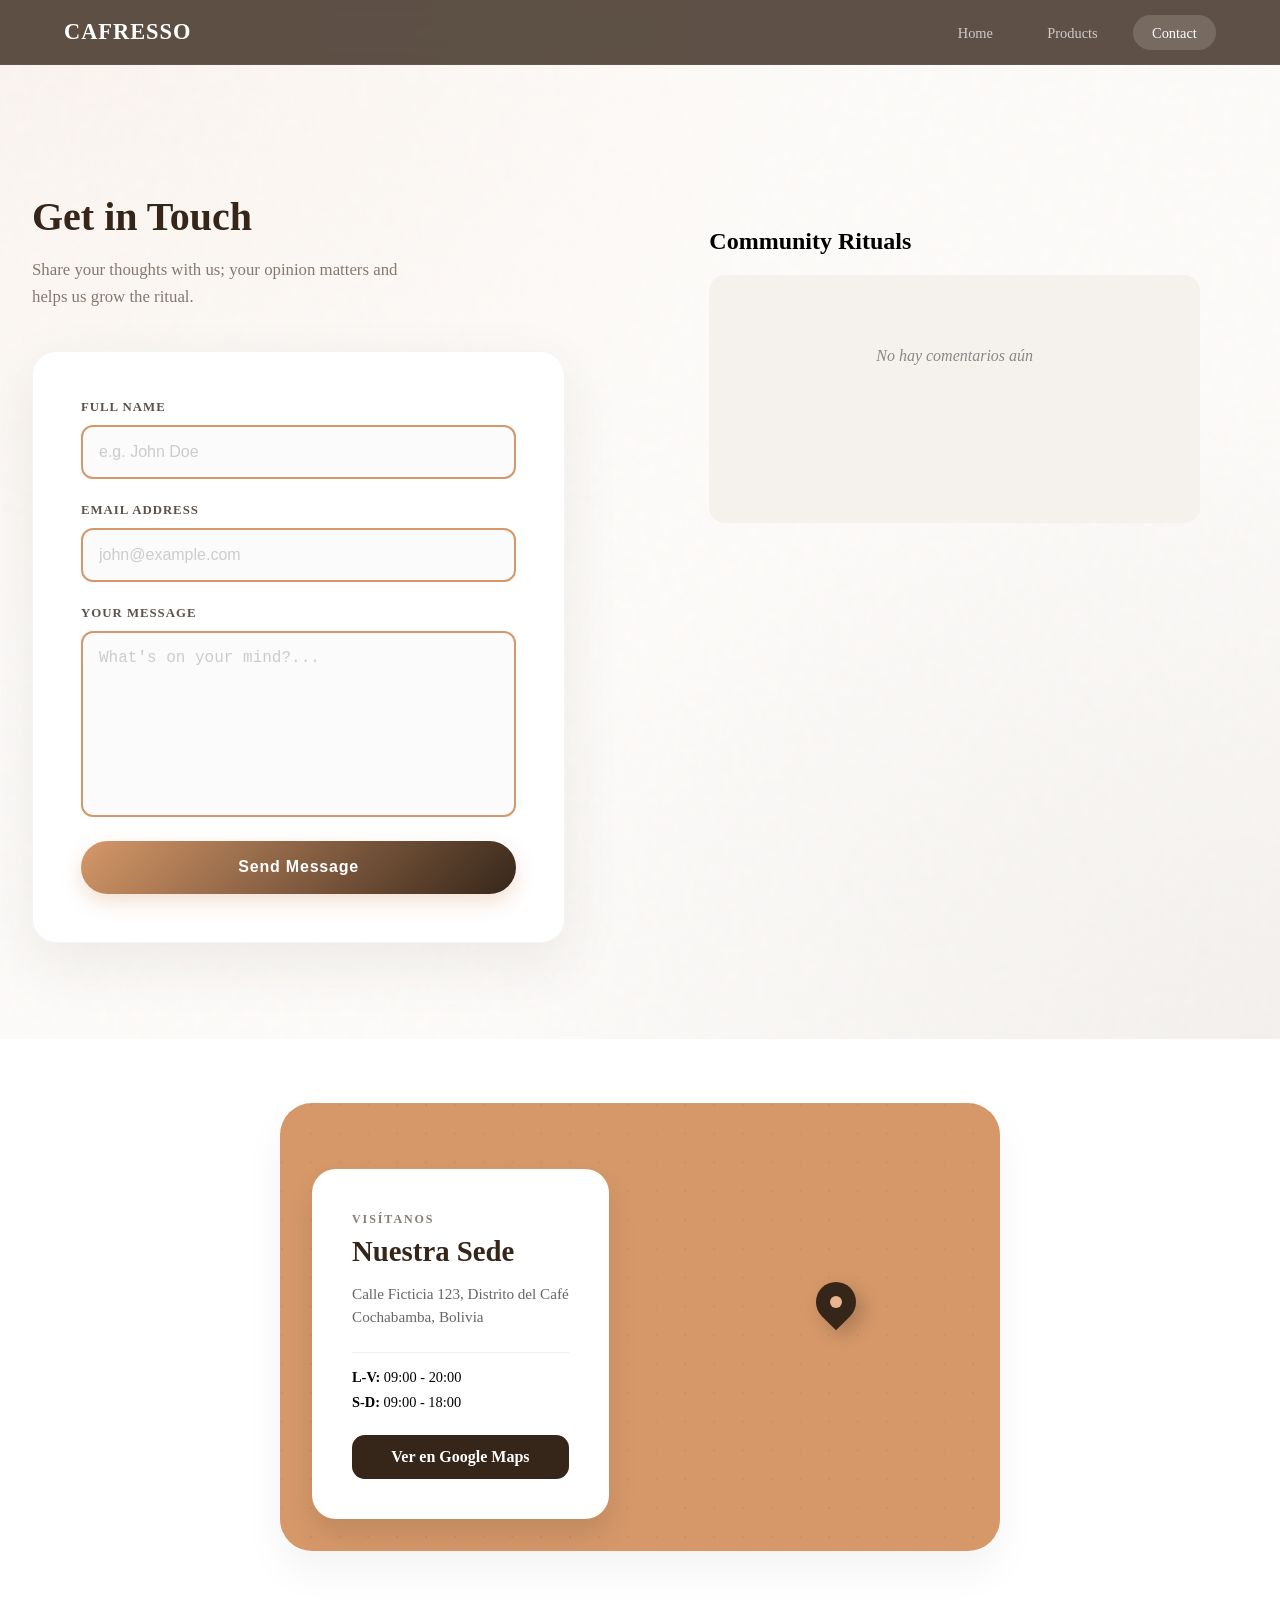
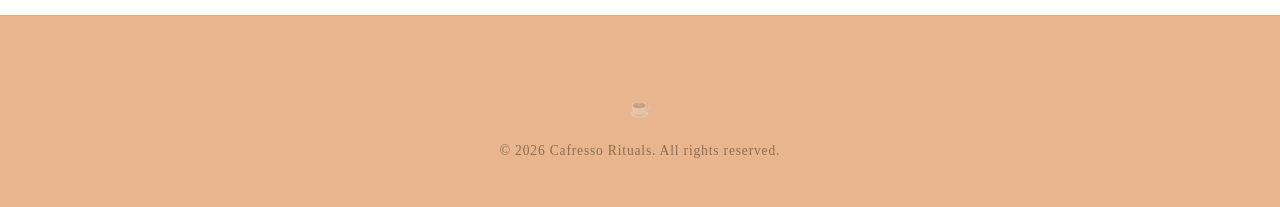
==== commit a5be58bb: "fixed: i fixed everything that we wrote in whatsapp" ====
--- a/src/templates/contact.html
+++ b/src/templates/contact.html
@@ -48,13 +48,6 @@
 
                             <button type="submit" class="btn-submit">Send Message</button>
                         </form>
-
-                        <div class="form-social">
-                            <a href="#" aria-label="Instagram">Instagram</a>
-                            <a href="#" aria-label="Twitter">Twitter</a>
-                            <a href="#" aria-label="Facebook">Facebook</a>
-                        </div>
-                    </div>
                 </section>
             </aside>
 
--- a/src/styles/css/main.css
+++ b/src/styles/css/main.css
@@ -0,0 +1,1373 @@
+@charset "UTF-8";
+.navbar {
+  width: 100%;
+}
+
+.nav {
+  position: fixed;
+  top: 0;
+  left: 0;
+  right: 0;
+  z-index: 1000;
+  display: flex;
+  align-items: center;
+  justify-content: space-between;
+  padding: 1.2rem 5%;
+  background-color: rgba(54, 38, 26, 0.8);
+  backdrop-filter: blur(10px);
+  -webkit-backdrop-filter: blur(10px);
+  border-bottom: 1px solid rgba(255, 255, 255, 0.05);
+  transition: all 0.4s cubic-bezier(0.4, 0, 0.2, 1);
+  /* LOGO */
+}
+.nav__logo a {
+  color: #FFFFFF;
+  text-decoration: none;
+  font-size: 1.4rem;
+  font-weight: 700;
+  letter-spacing: 1px;
+  text-transform: uppercase;
+  font-family: serif;
+}
+.nav {
+  /* LISTA */
+}
+.nav__list {
+  display: flex;
+  align-items: center;
+  gap: 1rem;
+  list-style: none;
+  margin: 0;
+  padding: 0;
+}
+.nav__list li a {
+  text-decoration: none;
+  color: rgba(255, 255, 255, 0.7);
+  font-size: 0.9rem;
+  font-weight: 500;
+  padding: 0.6rem 1.2rem;
+  border-radius: 50px;
+  transition: all 0.3s ease;
+  position: relative;
+}
+.nav__list li a:hover {
+  color: #FFFFFF;
+  background-color: rgba(255, 255, 255, 0.1);
+}
+.nav__list li a.active {
+  color: #FFFFFF;
+  background-color: rgba(255, 255, 255, 0.15);
+}
+.nav__list li a.active::after {
+  display: none;
+}
+
+/*  TABLET & MOBILE:  */
+@media (max-width: 1024px) {
+  .nav {
+    top: auto;
+    bottom: 1.5rem;
+    left: 50%;
+    transform: translateX(-50%);
+    width: 90%;
+    max-width: 400px;
+    height: 65px;
+    padding: 0 1rem;
+    border-radius: 100px;
+    border: 1px solid rgba(255, 255, 255, 0.1);
+    box-shadow: 0 15px 35px rgba(0, 0, 0, 0.4);
+    justify-content: center;
+  }
+  .nav__logo {
+    display: none;
+  }
+  .nav__list {
+    width: 100%;
+    justify-content: space-around;
+    gap: 5px;
+  }
+  .nav__list li {
+    flex: 1;
+    display: flex;
+    justify-content: center;
+  }
+  .nav__list li a {
+    display: flex;
+    flex-direction: column;
+    align-items: center;
+    justify-content: center;
+    font-size: 0.75rem;
+    width: 100%;
+    padding: 0.8rem 0;
+    border-radius: 100px;
+  }
+  .nav__list li a.active {
+    background-color: #FFFFFF;
+    color: #36261A;
+    font-weight: 700;
+    box-shadow: 0 4px 15px rgba(0, 0, 0, 0.2);
+  }
+  .nav__list li a.active::after {
+    display: none;
+  }
+}
+.hero {
+  position: relative;
+  width: 100%;
+  min-height: 100vh;
+  overflow: hidden;
+}
+.hero__bg {
+  position: absolute;
+  inset: 0;
+}
+.hero__bg img {
+  position: absolute;
+  inset: 0;
+  width: 100%;
+  height: 100%;
+  object-fit: cover;
+  opacity: 0;
+  transform: scale(1);
+  animation: zoomFade 18s infinite;
+}
+.hero__bg img:nth-child(1) {
+  animation-delay: 0s;
+}
+.hero__bg img:nth-child(2) {
+  animation-delay: 6s;
+}
+.hero__bg img:nth-child(3) {
+  animation-delay: 12s;
+}
+.hero__overlay {
+  position: absolute;
+  inset: 0;
+  background: linear-gradient(to bottom, rgba(0, 0, 0, 0.5), rgba(0, 0, 0, 0.6));
+  backdrop-filter: blur(0.2rem);
+}
+.hero__content {
+  position: relative;
+  z-index: 2;
+  min-height: 100vh;
+  display: flex;
+  flex-direction: column;
+  justify-content: center;
+  align-items: center;
+  text-align: center;
+  padding: 0 8%;
+  margin: 0 auto;
+  color: #FFFFFF;
+  max-width: 40rem;
+}
+.hero__content h1 {
+  font-size: clamp(3rem, 8vw, 5rem);
+  letter-spacing: 0.15rem;
+  text-transform: uppercase;
+  margin-bottom: 1rem;
+}
+.hero__content p {
+  font-size: clamp(1rem, 2vw, 1.4rem);
+  opacity: 0.9;
+  margin-bottom: 2rem;
+}
+
+@keyframes zoomFade {
+  0% {
+    opacity: 0;
+    transform: scale(1);
+  }
+  10% {
+    opacity: 1;
+  }
+  45% {
+    opacity: 1;
+    transform: scale(1.1);
+  }
+  55% {
+    opacity: 0;
+    transform: scale(1.12);
+  }
+  100% {
+    opacity: 0;
+  }
+}
+.about {
+  padding: 12vh 8%;
+  background-color: #FFFFFF;
+  overflow: hidden;
+}
+.about__container {
+  max-width: 75rem;
+  margin: 0 auto;
+  display: grid;
+  grid-template-columns: 1fr 1fr;
+  align-items: center;
+  gap: 4rem;
+}
+.about__text h2 {
+  font-size: clamp(2rem, 5vw, 3.5rem);
+  color: #36261A;
+  line-height: 1.1;
+  margin-bottom: 1.5rem;
+  font-family: serif;
+}
+.about__text p {
+  font-size: 1.15rem;
+  color: rgba(54, 38, 26, 0.8);
+  margin-bottom: 2.5rem;
+  line-height: 1.8;
+  max-width: 55ch;
+}
+.about__image {
+  position: relative;
+  display: flex;
+  justify-content: center;
+}
+.about__image::before {
+  content: "";
+  position: absolute;
+  top: 1.25rem;
+  right: -1.25rem;
+  width: 100%;
+  height: 100%;
+  background-color: rgba(214, 152, 105, 0.1);
+  border-radius: 1.5rem;
+  z-index: 0;
+}
+.about__image img {
+  position: relative;
+  z-index: 1;
+  width: 100%;
+  max-height: 31.25rem;
+  border-radius: 1.5rem;
+  object-fit: cover;
+  box-shadow: 0 1.25rem 2.5rem rgba(0, 0, 0, 0.1);
+  transition: transform 0.5s ease;
+}
+.about__image img:hover {
+  transform: translateY(-0.625rem);
+}
+.about .reveal {
+  opacity: 0;
+  transform: translateY(3rem);
+  transition: all 0.8s ease;
+}
+.about .reveal.active {
+  opacity: 1;
+  transform: translateY(0);
+}
+
+.btn {
+  display: inline-block;
+  padding: 1rem 2.2rem;
+  background-color: #D69869;
+  color: #FFFFFF;
+  text-decoration: none;
+  font-weight: 600;
+  text-transform: uppercase;
+  font-size: 0.85rem;
+  letter-spacing: 0.0625rem;
+  border-radius: 3.125rem;
+  box-shadow: 0 0.25rem 0.9375rem rgba(214, 152, 105, 0.3);
+  transition: all 0.3s cubic-bezier(0.4, 0, 0.2, 1);
+}
+.btn:hover {
+  background-color: #36261A;
+  transform: scale(1.05);
+  box-shadow: 0 0.5rem 1.25rem rgba(0, 0, 0, 0.2);
+}
+
+/* RESPONSIVE */
+@media (max-width: 62rem) {
+  .about {
+    padding: 8vh 5%;
+  }
+  .about__container {
+    grid-template-columns: 1fr;
+    text-align: center;
+    gap: 3rem;
+  }
+  .about__text {
+    order: 1;
+  }
+  .about__text p {
+    margin-left: auto;
+    margin-right: auto;
+  }
+  .about__image {
+    order: 2;
+    max-width: 80%;
+    margin: 0 auto;
+  }
+  .about__image::before {
+    right: 0;
+    top: 0.9375rem;
+    transform: scale(0.95);
+  }
+}
+.features {
+  padding: 12vh 0;
+  background-color: #D69869;
+  position: relative;
+  overflow: hidden;
+}
+.features__header {
+  padding: 0 8%;
+  margin-bottom: 6vh;
+  text-align: center;
+}
+.features__header h2 {
+  color: #FFFFFF;
+  font-size: clamp(2.5rem, 5vw, 3.5rem);
+  font-family: serif;
+  letter-spacing: 0.15rem;
+}
+.features__track {
+  display: flex;
+  gap: 2.5rem;
+  padding: 2rem 0;
+  margin: 0 auto;
+  max-width: 90%;
+  /* Permitimos el scroll pero lo ocultamos visualmente */
+  overflow-x: scroll;
+  scroll-snap-type: x mandatory;
+  scroll-behavior: smooth;
+  /* Ocultar barra en Chrome, Safari y Opera */
+}
+.features__track::-webkit-scrollbar {
+  display: none;
+  height: 0.4rem;
+}
+.features__track {
+  -ms-overflow-style: none;
+  scrollbar-width: none;
+}
+
+.card {
+  min-width: 18rem;
+  flex: 0 0 18rem;
+  scroll-snap-align: start;
+  padding: 2.5rem 2rem;
+  background: linear-gradient(135deg, rgba(255, 255, 255, 0.1), rgba(255, 255, 255, 0.05));
+  backdrop-filter: blur(1rem);
+  -webkit-backdrop-filter: blur(1rem);
+  border-radius: 2rem;
+  border: 0.0625rem solid rgba(255, 255, 255, 0.1);
+  color: #FFFFFF;
+  display: flex;
+  flex-direction: column;
+  justify-content: center;
+  transition: all 0.4s cubic-bezier(0.175, 0.885, 0.32, 1.275);
+}
+.card h3 {
+  font-size: 1.4rem;
+  margin-bottom: 1.25rem;
+  font-weight: 600;
+  color: #FFFFFF;
+}
+.card p {
+  font-size: 1rem;
+  line-height: 1.6;
+  opacity: 0.8;
+  max-width: 30ch;
+}
+.card:hover {
+  transform: translateY(-0.75rem);
+  background: rgba(0, 0, 0, 0.2);
+  border-color: rgba(255, 255, 255, 0.4);
+  box-shadow: 0 1.5rem 3rem rgba(0, 0, 0, 0.2);
+}
+.card:hover p {
+  opacity: 1;
+}
+
+.features__btn {
+  position: absolute;
+  top: 93%;
+  transform: translateY(-50%);
+  width: 3rem;
+  height: 3rem;
+  border-radius: 50%;
+  border: none;
+  cursor: pointer;
+  background-color: rgba(255, 255, 255, 0.2);
+  color: #FFFFFF;
+  font-size: 1.5rem;
+  display: flex;
+  align-items: center;
+  justify-content: center;
+  backdrop-filter: blur(0.5rem);
+  transition: all 0.3s ease;
+}
+.features__btn:hover {
+  background-color: rgba(255, 255, 255, 0.4);
+}
+
+.features__btn.left {
+  left: 23%;
+}
+
+.features__btn.right {
+  right: 23%;
+}
+
+@media (max-width: 30rem) {
+  .card {
+    min-width: 16rem;
+    padding: 2rem 1.5rem;
+  }
+}
+.footer {
+  background-color: #36261A;
+  padding-top: 8vh;
+  color: #FFFFFF;
+}
+.footer__container {
+  display: flex;
+  justify-content: space-between;
+  flex-wrap: wrap;
+  gap: 3rem;
+  padding: 0 8%;
+}
+.footer h3, .footer h4 {
+  margin-bottom: 1rem;
+}
+.footer p, .footer a {
+  font-size: 0.95rem;
+  opacity: 0.85;
+}
+.footer a {
+  display: block;
+  text-decoration: none;
+  color: #FFFFFF;
+  margin-bottom: 0.5rem;
+  transition: all 0.3s ease;
+}
+.footer a:hover {
+  opacity: 1;
+  transform: translateX(0.3rem);
+}
+.footer ul {
+  list-style: none;
+  padding: 0;
+}
+.footer__bottom {
+  margin-top: 5vh;
+  padding: 2vh 8%;
+  text-align: center;
+  border-top: 0.1rem solid rgba(255, 255, 255, 0.2);
+}
+.footer__bottom p {
+  font-size: 0.85rem;
+  opacity: 0.7;
+}
+
+.modal {
+  position: fixed;
+  inset: 0;
+  z-index: 9999;
+  display: none;
+  align-items: center;
+  justify-content: center;
+  padding: 1rem;
+}
+.modal.active {
+  display: flex !important;
+}
+.modal .modal-overlay {
+  position: absolute;
+  inset: 0;
+  background: rgba(54, 38, 26, 0.6);
+  backdrop-filter: blur(10px);
+}
+.modal .modal-content {
+  position: relative;
+  width: 100%;
+  max-width: 850px;
+  background: #E9B58E;
+  border-radius: 2rem;
+  overflow: hidden;
+  z-index: 100;
+  display: grid;
+  grid-template-columns: 1fr;
+  box-shadow: 0 30px 60px rgba(0, 0, 0, 0.3);
+  animation: modalIn 0.4s ease-out;
+}
+@media (min-width: 768px) {
+  .modal .modal-content {
+    grid-template-columns: 1fr 1fr;
+    height: 550px;
+  }
+}
+.modal .modal-close {
+  position: absolute;
+  top: 1.5rem;
+  right: 1.5rem;
+  z-index: 110;
+  background: rgba(255, 255, 255, 0.8);
+  border: none;
+  width: 3rem;
+  height: 3rem;
+  border-radius: 50%;
+  cursor: pointer;
+  font-size: 1.8rem;
+  display: flex;
+  align-items: center;
+  justify-content: center;
+  transition: all 0.3s;
+}
+.modal .modal-close:hover {
+  background: #fff;
+  transform: scale(1.1);
+}
+.modal .image-side {
+  width: 100%;
+  height: 300px;
+  background: #eee;
+}
+@media (min-width: 768px) {
+  .modal .image-side {
+    height: 100%;
+    order: 2;
+  }
+}
+.modal .image-side img {
+  width: 100%;
+  height: 100%;
+  object-fit: cover;
+  display: block;
+}
+.modal .info-side {
+  padding: 2.5rem;
+  display: flex;
+  flex-direction: column;
+  justify-content: space-between;
+  background: #E9B58E;
+}
+.modal .info-side .cat-tag {
+  display: inline-block;
+  background: rgba(54, 38, 26, 0.05);
+  padding: 0.3rem 0.8rem;
+  border-radius: 2rem;
+  font-size: 0.7rem;
+  font-weight: 700;
+  text-transform: uppercase;
+  letter-spacing: 1px;
+  margin-bottom: 1rem;
+  color: #36261A;
+}
+.modal .info-side h2 {
+  font-family: "Playfair Display", serif;
+  font-size: 2.2rem;
+  color: #36261A;
+  margin-bottom: 1rem;
+  line-height: 1.2;
+}
+.modal .info-side #modal-detalle {
+  color: #555;
+  font-size: 1rem;
+  line-height: 1.6;
+}
+.modal .info-side .price-section {
+  display: flex;
+  align-items: center;
+  justify-content: space-between;
+  margin-top: 2rem;
+  padding-top: 1.5rem;
+  border-top: 1px solid rgba(0, 0, 0, 0.05);
+}
+.modal .info-side .price-section .price {
+  font-size: 2rem;
+  font-weight: 800;
+  color: #36261A;
+}
+.modal .info-side .price-section .btn-add {
+  background: #36261A;
+  color: white;
+  border: none;
+  padding: 0.8rem 1.5rem;
+  border-radius: 1rem;
+  font-weight: 600;
+  cursor: pointer;
+  transition: opacity 0.2s;
+}
+.modal .info-side .price-section .btn-add:hover {
+  opacity: 0.9;
+}
+
+@keyframes modalIn {
+  from {
+    opacity: 0;
+    transform: scale(0.95) translateY(20px);
+  }
+  to {
+    opacity: 1;
+    transform: scale(1) translateY(0);
+  }
+}
+.products-header {
+  padding: 8rem 2rem 2rem;
+  text-align: center;
+  max-width: 1200px;
+  margin: 0 auto;
+  width: 100%;
+  box-sizing: border-box;
+}
+.products-header .brand-title {
+  font-family: serif;
+  font-size: clamp(2rem, 5vw, 3.5rem);
+  color: #36261A;
+  margin-bottom: 2rem;
+  text-transform: uppercase;
+}
+.products-header .search-filters-container {
+  display: flex;
+  flex-direction: column;
+  align-items: center;
+  gap: 1.5rem;
+}
+.products-header .search-filters-container .search-box {
+  width: 100%;
+  max-width: 400px;
+  position: relative;
+}
+.products-header .search-filters-container .search-box input {
+  width: 80%;
+  padding: 0.8rem 1rem 0.8rem 2.5rem;
+  border-radius: 2rem;
+  border: 1px solid #ddd;
+  outline: none;
+}
+.products-header .search-filters-container .search-box::before {
+  position: absolute;
+  left: 0.8rem;
+  top: 50%;
+  transform: translateY(-50%);
+}
+.products-header .search-filters-container .category-chips {
+  display: flex;
+  flex-wrap: wrap;
+  justify-content: center;
+  gap: 0.5rem;
+}
+.products-header .search-filters-container .category-chips .chip {
+  padding: 0.5rem 1.2rem;
+  border-radius: 2rem;
+  border: 1px solid #D69869;
+  cursor: pointer;
+  font-size: 0.9rem;
+  transition: 0.3s;
+}
+.products-header .search-filters-container .category-chips .chip.active {
+  background: #36261A;
+  color: #FFFFFF;
+}
+
+.carousel-viewport {
+  overflow: hidden;
+  padding: 2rem 0 6rem;
+  width: 100%;
+  position: relative;
+}
+
+.carousel-track {
+  display: flex;
+  transition: transform 0.6s cubic-bezier(0.16, 1, 0.3, 1);
+  width: 400%;
+}
+
+.category-view {
+  width: 25%;
+  flex-shrink: 0;
+  padding: 0 2rem;
+  box-sizing: border-box;
+}
+
+.products-grid {
+  display: grid;
+  grid-template-columns: repeat(auto-fill, minmax(280px, 1fr));
+  gap: 2rem;
+  max-width: 1200px;
+  margin: 0 auto;
+}
+
+.product-card {
+  background: #FFFFFF;
+  border-radius: 2rem;
+  overflow: hidden;
+  position: relative;
+  border: 1px solid rgba(54, 38, 26, 0.05);
+  transition: all 0.5s ease;
+  cursor: pointer;
+  display: flex;
+  flex-direction: column;
+}
+.product-card .card-image-container {
+  height: 320px;
+  overflow: hidden;
+  position: relative;
+}
+.product-card .card-image-container img {
+  width: 100%;
+  height: 100%;
+  object-fit: cover;
+  transition: transform 0.8s ease;
+}
+.product-card .card-image-container::after {
+  content: "+ Quick View";
+  position: absolute;
+  inset: 0;
+  background: rgba(54, 38, 26, 0.4);
+  display: flex;
+  align-items: center;
+  justify-content: center;
+  color: #FFFFFF;
+  opacity: 0;
+  transition: opacity 0.3s ease;
+  font-weight: 600;
+  backdrop-filter: blur(4px);
+}
+.product-card .card-info {
+  padding: 1.5rem;
+  text-align: center;
+  flex-grow: 1;
+}
+.product-card .card-info h3 {
+  color: #36261A;
+  font-size: 1.2rem;
+  margin-bottom: 0.5rem;
+}
+.product-card .card-info p {
+  font-size: 0.9rem;
+  color: #888;
+  margin: 0;
+}
+.product-card .card-footer {
+  padding: 0 1.5rem 1.5rem;
+  text-align: center;
+}
+.product-card .card-footer span {
+  font-weight: 800;
+  color: #D69869;
+  font-size: 1.25rem;
+}
+.product-card:hover {
+  transform: translateY(-10px);
+  box-shadow: 0 20px 40px rgba(0, 0, 0, 0.1);
+}
+.product-card:hover .card-image-container img {
+  transform: scale(1.1);
+}
+.product-card:hover .card-image-container::after {
+  opacity: 1;
+}
+
+.form-section {
+  width: 100%;
+  text-align: center;
+}
+.form-section h2 {
+  font-family: serif;
+  font-size: clamp(2rem, 5vw, 2.5rem);
+  color: #36261A;
+  margin-bottom: 0.75rem;
+}
+.form-section p {
+  margin-bottom: 2.5rem;
+  font-size: 1.05rem;
+  color: rgba(54, 38, 26, 0.6);
+  line-height: 1.6;
+  max-width: 45ch;
+  margin-left: auto;
+  margin-right: auto;
+}
+
+.form-container {
+  background-color: #FFFFFF;
+  padding: 2.5rem;
+  border-radius: 1.5rem;
+  box-shadow: 0 1.25rem 3.75rem rgba(54, 38, 26, 0.08);
+  border: 0.0625rem solid rgba(54, 38, 26, 0.05);
+  transition: transform 0.3s ease;
+}
+.form-container:hover {
+  transform: translateY(-0.3125rem);
+}
+
+.form-info {
+  display: flex;
+  justify-content: center;
+  gap: 2rem;
+  margin-bottom: 2rem;
+  padding-bottom: 1.5rem;
+  border-bottom: 0.0625rem solid rgba(54, 38, 26, 0.05);
+}
+.form-info .info-item {
+  display: flex;
+  align-items: center;
+  gap: 0.625rem;
+}
+.form-info .info-item span {
+  font-size: 1.2rem;
+}
+.form-info .info-item p {
+  margin: 0 !important;
+  font-size: 0.85rem !important;
+  font-weight: 600;
+  color: #36261A;
+}
+
+.form-group {
+  display: flex;
+  flex-direction: column;
+  gap: 0.625rem;
+  margin-bottom: 1.5rem;
+  text-align: left;
+}
+.form-group label {
+  font-weight: 700;
+  font-size: 0.8rem;
+  text-transform: uppercase;
+  letter-spacing: 0.0625rem;
+  color: #36261A;
+  opacity: 0.8;
+}
+.form-group input, .form-group textarea, .form-group select {
+  padding: 1rem;
+  border-radius: 0.75rem;
+  border: 0.125rem solid #D69869;
+  font-size: 1rem;
+  background: #fbfbfb;
+  color: #36261A;
+  transition: all 0.4s cubic-bezier(0.4, 0, 0.2, 1);
+}
+.form-group input::placeholder, .form-group textarea::placeholder, .form-group select::placeholder {
+  color: #ccc;
+}
+.form-group input:focus, .form-group textarea:focus, .form-group select:focus {
+  border-color: #D69869;
+  background: #FFFFFF;
+  outline: none;
+  box-shadow: 0 0.5rem 1.25rem rgba(214, 152, 105, 0.1);
+  transform: scale(1.01);
+}
+.form-group textarea {
+  height: 9.375rem;
+  resize: none;
+}
+
+.btn-submit {
+  width: 100%;
+  padding: 1.1rem;
+  border-radius: 3.125rem;
+  border: none;
+  background: linear-gradient(135deg, #D69869, #36261A);
+  color: #FFFFFF;
+  font-weight: 600;
+  font-size: 1rem;
+  letter-spacing: 0.05rem;
+  cursor: pointer;
+  box-shadow: 0 0.5rem 1.25rem rgba(214, 152, 105, 0.3);
+  transition: all 0.3s ease;
+}
+.btn-submit:hover {
+  transform: translateY(-0.25rem);
+  box-shadow: 0 1rem 2rem rgba(214, 152, 105, 0.4);
+  filter: brightness(1.1);
+}
+.btn-submit:active {
+  transform: translateY(-0.0625rem);
+}
+
+.form-social {
+  margin-top: 2rem;
+  display: flex;
+  justify-content: center;
+  gap: 1.5rem;
+}
+.form-social a {
+  font-size: 0.75rem;
+  font-weight: 700;
+  text-transform: uppercase;
+  color: rgba(54, 38, 26, 0.4);
+  text-decoration: none;
+  letter-spacing: 0.1rem;
+  transition: color 0.3s ease;
+}
+.form-social a:hover {
+  color: #D69869;
+}
+
+@media (min-width: 1280px) {
+  .form-section {
+    text-align: left;
+  }
+  .form-section p {
+    margin-left: 0;
+  }
+  .form-container {
+    padding: 3rem;
+  }
+  .form-info {
+    justify-content: flex-start;
+  }
+}
+.individual-comment strong {
+  display: block;
+  font-size: 0.85rem;
+  color: #555;
+  margin-bottom: 0.2rem;
+}
+.individual-comment p:last-child {
+  font-size: 0.95rem;
+  font-style: italic;
+}
+
+.comment-card {
+  cursor: pointer;
+  overflow: hidden;
+  transition: all 0.4s ease;
+  background: white;
+  border-radius: 1rem;
+  padding: 1.2rem;
+  margin-bottom: 1rem;
+}
+.comment-card.is-expanded .arrow {
+  transform: rotate(180deg);
+}
+.comment-card .comments-expansion {
+  max-height: 0;
+  opacity: 0;
+  transition: all 0.5s cubic-bezier(0.4, 0, 0.2, 1);
+  padding-top: 0;
+}
+.comment-card .comments-expansion .individual-comment {
+  padding: 1rem 0;
+  border-top: 1px solid rgba(0, 0, 0, 0.05);
+}
+.comment-card .comments-expansion .individual-comment p {
+  font-size: 0.9rem;
+  margin-bottom: 0.3rem;
+}
+.comment-card .comments-expansion .individual-comment small {
+  color: #999;
+  font-size: 0.7rem;
+}
+.comment-card.is-expanded .comments-expansion {
+  max-height: 500px;
+  opacity: 1;
+  padding-top: 1rem;
+}
+.comment-card::after {
+  content: "“";
+  position: absolute;
+  top: 0.5rem;
+  right: 1.5rem;
+  font-family: serif;
+  font-size: 5rem;
+  color: #D69869;
+  opacity: 0.15;
+  line-height: 1;
+}
+.comment-card:hover {
+  transform: translateY(-8px);
+  border-color: #D69869;
+  box-shadow: 0 20px 40px rgba(54, 38, 26, 0.12), 0 5px 10px rgba(214, 152, 105, 0.05);
+}
+.comment-card:hover .avatar {
+  background: #D69869;
+  transform: scale(1.05);
+}
+.comment-card .comment-header {
+  display: flex;
+  align-items: center;
+  gap: 1.2rem;
+  margin-bottom: 1.5rem;
+  border-bottom: 1px solid rgba(54, 38, 26, 0.05);
+  padding-bottom: 1rem;
+}
+.comment-card .comment-header .arrow {
+  font-size: 0.9rem;
+  transition: transform 0.3s ease;
+}
+.comment-card .comment-header .avatar {
+  width: 3.5rem;
+  height: 3.5rem;
+  background: #36261A;
+  color: #FFFFFF;
+  border-radius: 1rem;
+  display: flex;
+  align-items: center;
+  justify-content: center;
+  font-weight: 700;
+  transition: all 0.3s ease;
+}
+.comment-card .comment-header .user-meta h4 {
+  margin: 0;
+  color: #36261A;
+  font-size: 1.1rem;
+}
+.comment-card .comment-header .user-meta span {
+  font-size: 0.75rem;
+  color: #D69869;
+  font-weight: 700;
+}
+.comment-card p {
+  margin: 0;
+  color: #2c2c2c;
+  line-height: 1.6;
+  font-style: italic;
+}
+
+.comments-container {
+  background: #f5f2ee;
+  padding: 1.5rem;
+  border-radius: 1rem;
+  min-height: 200px;
+}
+
+.empty-msg {
+  text-align: center;
+  color: #888;
+  font-style: italic;
+  padding: 2rem 0;
+}
+
+.error-msg {
+  display: block;
+  color: red;
+  font-size: 0.75rem;
+  margin-top: 0.3rem;
+}
+
+.contact-main {
+  min-height: 100vh;
+  position: relative;
+  overflow: hidden;
+  background: radial-gradient(at 0% 0%, rgba(214, 152, 105, 0.08) 0, transparent 45%), radial-gradient(at 100% 100%, rgba(54, 38, 26, 0.05) 0, transparent 45%), #fdfbf9;
+}
+.contact-main::before {
+  content: "";
+  position: absolute;
+  inset: -25%;
+  background-image: url("data:image/svg+xml,%3Csvg viewBox='0 0 200 200' xmlns='http://www.w3.org/2000/svg'%3E%3Cfilter id='noiseFilter'%3E%3CfeTurbulence type='fractalNoise' baseFrequency='0.65' numOctaves='3' stitchTiles='stitch'/%3E%3C/filter%3E%3Crect width='100%25' height='100%25' filter='url(%23noiseFilter)'/%3E%3C/svg%3E");
+  opacity: 0.025;
+  pointer-events: none;
+}
+
+.contact-content {
+  display: flex;
+  flex-direction: column;
+  gap: 4rem;
+  padding: 0.5rem 1.5rem;
+  max-width: 90rem;
+  margin: 0 auto;
+  position: relative;
+  z-index: 2;
+}
+@media (max-width: 1024px) {
+  .contact-content {
+    padding: 4rem 3rem;
+  }
+}
+@media (min-width: 1280px) {
+  .contact-content {
+    display: grid;
+    grid-template-columns: 1fr 1.1fr;
+    gap: 6rem;
+    padding: 10rem 2rem 6rem;
+    align-items: start;
+  }
+}
+
+@media (min-width: 1280px) {
+  .contact-left {
+    position: sticky;
+    top: 10rem;
+  }
+}
+
+.contact-right {
+  max-height: 800px;
+  overflow-y: auto;
+  scrollbar-width: none;
+}
+.contact-right::-webkit-scrollbar {
+  display: none;
+}
+@media (min-width: 1280px) {
+  .contact-right {
+    padding: 3rem;
+  }
+}
+
+.fade-up {
+  opacity: 0;
+  animation: fadeUp 1s cubic-bezier(0.16, 1, 0.3, 1) forwards;
+}
+
+@keyframes fadeUp {
+  from {
+    opacity: 0;
+    transform: translateY(40px);
+  }
+  to {
+    opacity: 1;
+    transform: translateY(0);
+  }
+}
+.location-section {
+  padding: 4rem 1.5rem;
+  background: #FFFFFF;
+}
+.location-section .location-container {
+  max-width: 45rem;
+  margin: 0 auto;
+  position: relative;
+  min-height: 28rem;
+  border-radius: 2rem;
+  overflow: hidden;
+  box-shadow: 0 1.25rem 2.5rem rgba(0, 0, 0, 0.05);
+}
+@media (max-width: 48rem) {
+  .location-section .location-container {
+    display: flex;
+    flex-direction: column;
+    min-height: auto;
+  }
+}
+.location-section .map-placeholder {
+  position: absolute;
+  inset: 0;
+  background-color: #D69869;
+  background-image: radial-gradient(circle at 0.125rem 0.125rem, rgba(0, 0, 0, 0.05) 0.0625rem, transparent 0);
+  background-size: 1.8rem 1.8rem;
+}
+@media (max-width: 48rem) {
+  .location-section .map-placeholder {
+    position: relative;
+    height: 15rem;
+  }
+}
+.location-section .map-placeholder .map-pin {
+  position: absolute;
+  top: 40%;
+  right: 20%;
+  width: 2.5rem;
+  height: 2.5rem;
+  background: #36261A;
+  border-radius: 50% 50% 50% 0;
+  transform: rotate(-45deg);
+  display: flex;
+  align-items: center;
+  justify-content: center;
+  box-shadow: 0 0.6rem 1.2rem rgba(0, 0, 0, 0.2);
+  animation: bounce 2s infinite;
+}
+.location-section .map-placeholder .map-pin .pin-dot {
+  width: 0.75rem;
+  height: 0.75rem;
+  background: #E9B58E;
+  border-radius: 50%;
+  transform: rotate(45deg);
+}
+@media (max-width: 48rem) {
+  .location-section .map-placeholder .map-pin {
+    top: 40%;
+    right: 41%;
+    left: auto;
+  }
+}
+.location-section .location-card {
+  position: absolute;
+  bottom: 2rem;
+  left: 2rem;
+  background: white;
+  padding: 2.5rem;
+  border-radius: 1.5rem;
+  max-width: 20rem;
+  z-index: 10;
+  box-shadow: 0 1rem 1.8rem rgba(0, 0, 0, 0.1);
+}
+@media (max-width: 48rem) {
+  .location-section .location-card {
+    position: relative;
+    bottom: 0;
+    left: 0;
+    max-width: 100%;
+    border-radius: 0;
+    padding: 2rem 1.5rem;
+  }
+}
+.location-section .location-card .location-tag {
+  color: #36261A;
+  font-size: 0.75rem;
+  font-weight: 800;
+  text-transform: uppercase;
+  letter-spacing: 0.12rem;
+  opacity: 0.6;
+}
+.location-section .location-card h3 {
+  font-family: serif;
+  font-size: clamp(1.5rem, 5vw, 1.8rem);
+  margin: 0.5rem 0;
+  color: #36261A;
+}
+.location-section .location-card p {
+  color: #666;
+  line-height: 1.5;
+  margin-bottom: 1.5rem;
+  font-size: 0.95rem;
+}
+.location-section .location-card .location-details {
+  display: flex;
+  flex-direction: column;
+  gap: 0.5rem;
+  font-size: 0.9rem;
+  border-top: 0.0625rem solid #eee;
+  padding-top: 1rem;
+  margin-bottom: 1.5rem;
+}
+.location-section .location-card .btn-directions {
+  display: block;
+  text-align: center;
+  background: #36261A;
+  color: white;
+  padding: 0.8rem;
+  border-radius: 0.8rem;
+  text-decoration: none;
+  font-weight: 600;
+  transition: transform 0.2s, background 0.2s;
+}
+.location-section .location-card .btn-directions:hover {
+  transform: translateY(-0.2rem);
+  background: rgb(71.2125, 50.1125, 34.2875);
+}
+
+@keyframes bounce {
+  0%, 100% {
+    transform: rotate(-45deg) translateY(0);
+  }
+  50% {
+    transform: rotate(-45deg) translateY(-0.9rem);
+  }
+}
+.footer {
+  background-color: #E9B58E;
+  padding: 5rem 2rem 3rem;
+  margin-top: 0rem;
+  border-top: 1px solid rgba(54, 38, 26, 0.05);
+  position: relative;
+  z-index: 10;
+  text-align: center;
+}
+.footer .footer-links {
+  display: flex;
+  justify-content: center;
+  gap: 3rem;
+  margin-bottom: 2.5rem;
+  flex-wrap: wrap;
+}
+.footer .footer-links a {
+  text-decoration: none;
+  color: #36261A;
+  font-weight: 700;
+  font-size: 0.85rem;
+  text-transform: uppercase;
+  letter-spacing: 0.15rem;
+  position: relative;
+  transition: color 0.3s ease;
+}
+.footer .footer-links a::after {
+  content: "";
+  position: absolute;
+  bottom: -5px;
+  left: 0;
+  width: 0;
+  height: 1px;
+  background-color: #D69869;
+  transition: width 0.3s ease;
+}
+.footer .footer-links a:hover {
+  color: #D69869;
+}
+.footer .footer-links a:hover::after {
+  width: 100%;
+}
+.footer p {
+  color: #36261A;
+  font-size: 0.85rem;
+  opacity: 0.5;
+  letter-spacing: 0.05rem;
+  margin-bottom: 0;
+}
+.footer::before {
+  content: "☕";
+  display: block;
+  font-size: 1.2rem;
+  margin-bottom: 1.5rem;
+  opacity: 0.3;
+}
+
+@media (max-width: 1024px) {
+  .footer {
+    padding: 6rem 4rem 4rem;
+  }
+  .footer .footer-links {
+    gap: 5rem;
+  }
+}
+body {
+  margin: 0;
+  padding: 0;
+}
+
+.back-to-top {
+  position: fixed;
+  bottom: 2rem;
+  right: 2rem;
+  width: 3.5rem;
+  height: 3.5rem;
+  background-color: #36261A;
+  color: #FFFFFF;
+  border: none;
+  border-radius: 50%;
+  cursor: pointer;
+  display: flex;
+  align-items: center;
+  justify-content: center;
+  font-size: 1.5rem;
+  z-index: 1000;
+  opacity: 0;
+  visibility: hidden;
+  transform: translateY(1.25rem);
+  transition: opacity 0.4s ease, visibility 0.4s ease, transform 0.4s ease, background-color 0.3s ease;
+  box-shadow: 0 0.25rem 0.9rem rgba(0, 0, 0, 0.3);
+}
+.back-to-top.active {
+  opacity: 1;
+  visibility: visible;
+  transform: translateY(0);
+}
+.back-to-top:hover {
+  background-color: rgb(88.425, 62.225, 42.575);
+  transform: scale(1.1);
+}
+.back-to-top {
+  /* --- AJUSTES RESPONSIVOS --- */
+}
+@media (max-width: 30rem) {
+  .back-to-top {
+    bottom: 5.9rem;
+    right: 1.5rem;
+    width: 3rem;
+    height: 3rem;
+    font-size: 1.25rem;
+  }
+  .back-to-top:hover {
+    transform: scale(1.05);
+  }
+}
+
+/*# sourceMappingURL=main.css.map */
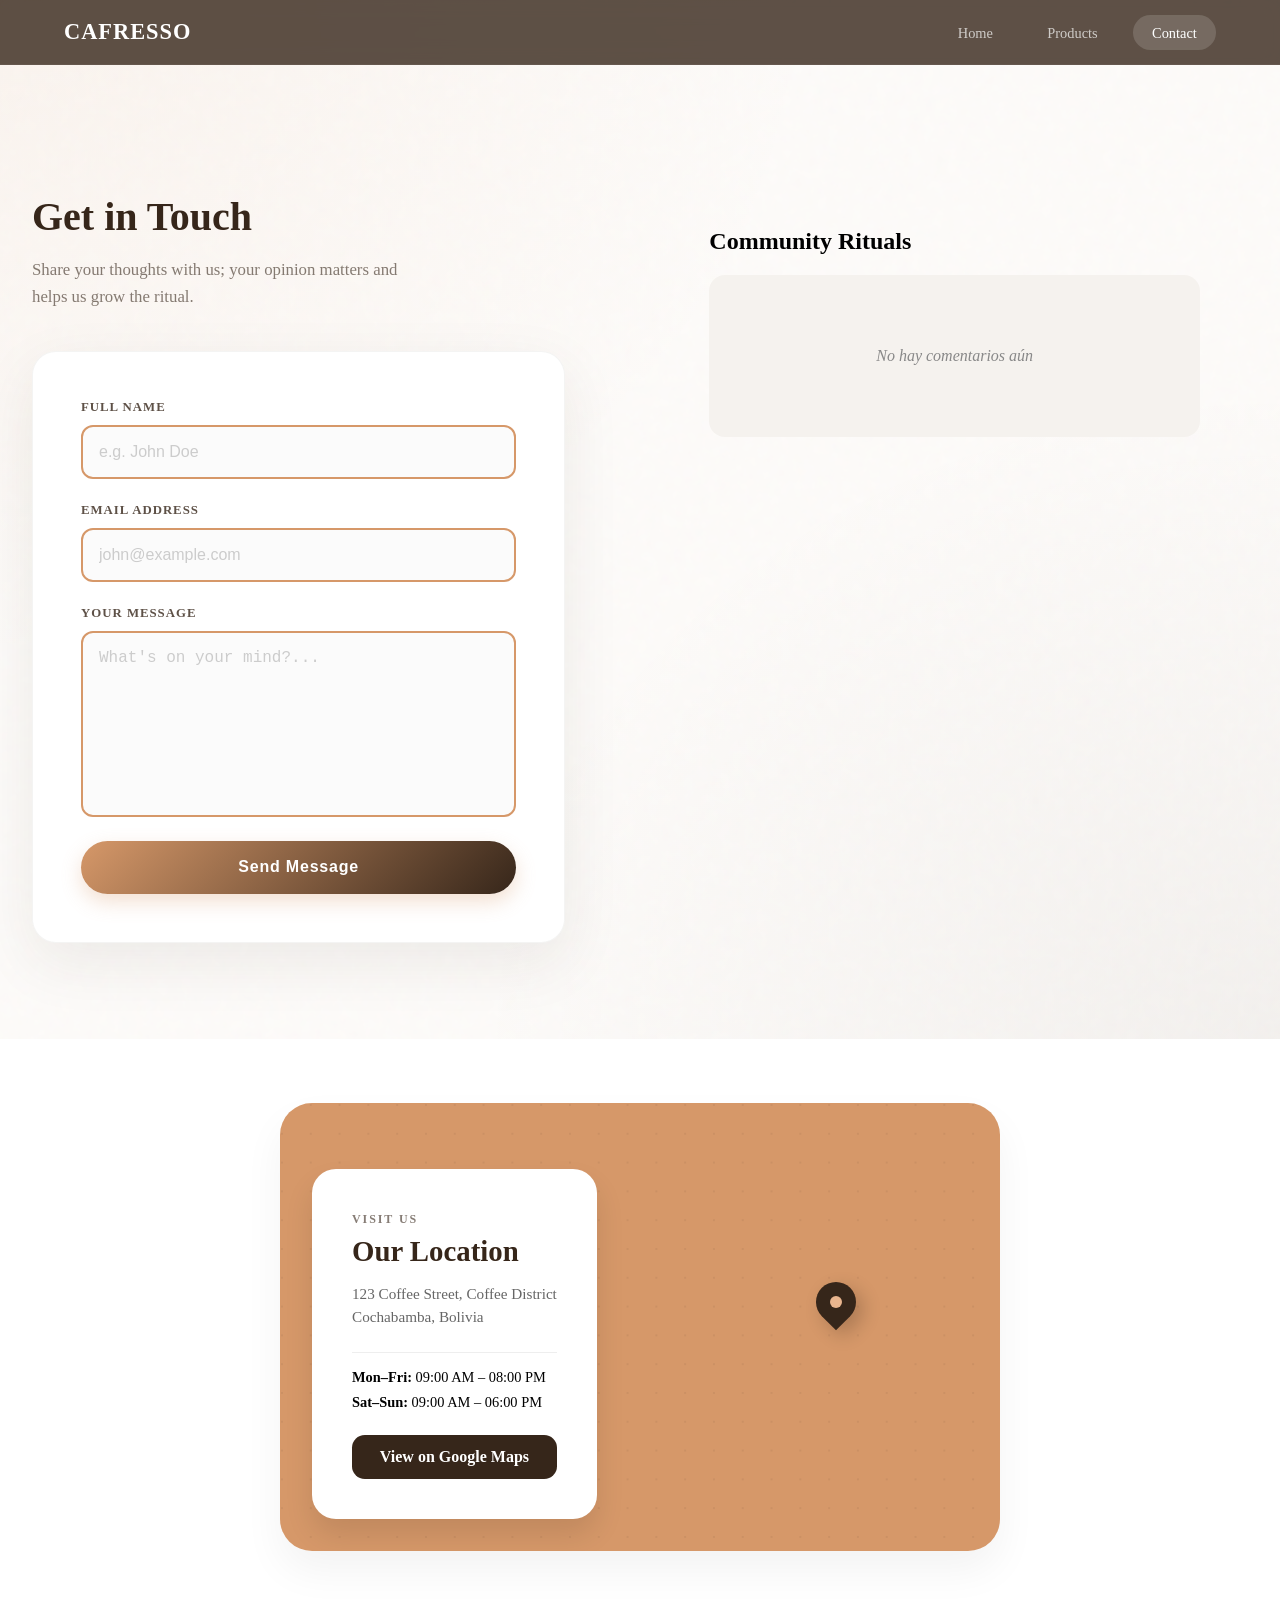
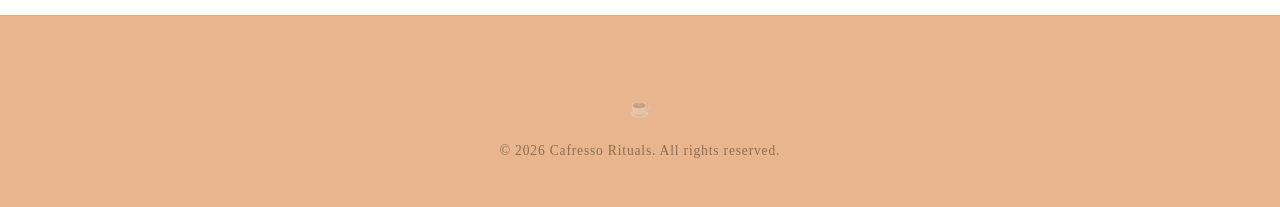
==== commit f678f269: "feat/fix: Add error message in search, add visual for buton add to card and all the pages in already" ====
--- a/src/templates/contact.html
+++ b/src/templates/contact.html
@@ -70,14 +70,14 @@
             </div>
 
             <div class="location-card">
-                <span class="location-tag">Visítanos</span>
-                <h3>Nuestra Sede</h3>
-                <p>Calle Ficticia 123, Distrito del Café<br>Cochabamba, Bolivia</p>
+                <span class="location-tag">Visit Us</span>
+                <h3>Our Location</h3>
+                <p>123 Coffee Street, Coffee District<br>Cochabamba, Bolivia</p>
                 <div class="location-details">
-                    <span><strong>L-V:</strong> 09:00 - 20:00</span>
-                    <span><strong>S-D:</strong> 09:00 - 18:00</span>
+                    <span><strong>Mon–Fri:</strong> 09:00 AM – 08:00 PM</span>
+                    <span><strong>Sat–Sun:</strong> 09:00 AM – 06:00 PM</span>
                 </div>
-                <a href="#" class="btn-directions">Ver en Google Maps</a>
+                <a href="#" class="btn-directions">View on Google Maps</a>
             </div>
         </div>
     </section>
--- a/src/styles/css/main.css
+++ b/src/styles/css/main.css
@@ -328,9 +328,9 @@
   gap: 2.5rem;
   padding: 2rem 0;
   margin: 0 auto;
-  max-width: 90%;
+  max-width: 72.5rem;
   /* Permitimos el scroll pero lo ocultamos visualmente */
-  overflow-x: scroll;
+  overflow: hidden;
   scroll-snap-type: x mandatory;
   scroll-behavior: smooth;
   /* Ocultar barra en Chrome, Safari y Opera */
@@ -418,6 +418,25 @@
     padding: 2rem 1.5rem;
   }
 }
+@media (max-width: 64rem) {
+  .features__track {
+    width: 47.5rem;
+  }
+}
+@media (max-width: 48rem) {
+  .features__track {
+    width: 22.5rem;
+  }
+}
+@media (max-width: 30rem) {
+  .card {
+    min-width: 18rem;
+    flex: 0 0 18rem;
+  }
+  .features__track {
+    width: 18rem;
+  }
+}
 .footer {
   background-color: #36261A;
   padding-top: 8vh;
@@ -461,6 +480,27 @@
 .footer__bottom p {
   font-size: 0.85rem;
   opacity: 0.7;
+}
+
+.toast {
+  position: fixed;
+  bottom: 2rem;
+  right: 2rem;
+  background: #1a1a1a;
+  color: #fff;
+  padding: 1rem 1.5rem;
+  border-radius: 1rem;
+  font-weight: 600;
+  opacity: 0;
+  transform: translateY(20px);
+  pointer-events: none;
+  transition: all 0.3s ease;
+  z-index: 99999;
+}
+
+.toast.show {
+  opacity: 1;
+  transform: translateY(0);
 }
 
 .modal {
@@ -606,6 +646,18 @@
     transform: scale(1) translateY(0);
   }
 }
+.search-error {
+  color: red;
+  font-size: 0.85rem;
+  margin-top: 0.5rem;
+  opacity: 0;
+  transition: opacity 0.3s ease;
+}
+
+.search-error.active {
+  opacity: 1;
+}
+
 .products-header {
   padding: 8rem 2rem 2rem;
   text-align: center;
@@ -979,10 +1031,17 @@
   background: #D69869;
   transform: scale(1.05);
 }
+.comment-card .comment-header h4 {
+  max-width: 70%;
+  overflow: hidden;
+  white-space: nowrap;
+  text-overflow: ellipsis;
+}
 .comment-card .comment-header {
   display: flex;
   align-items: center;
-  gap: 1.2rem;
+  gap: 1rem;
+  justify-content: space-between;
   margin-bottom: 1.5rem;
   border-bottom: 1px solid rgba(54, 38, 26, 0.05);
   padding-bottom: 1rem;
@@ -1024,7 +1083,12 @@
   background: #f5f2ee;
   padding: 1.5rem;
   border-radius: 1rem;
-  min-height: 200px;
+  max-height: 620px;
+  overflow-y: auto;
+  scrollbar-width: none;
+}
+.comments-container::-webkit-scrollbar {
+  display: none;
 }
 
 .empty-msg {
@@ -1088,14 +1152,6 @@
   }
 }
 
-.contact-right {
-  max-height: 800px;
-  overflow-y: auto;
-  scrollbar-width: none;
-}
-.contact-right::-webkit-scrollbar {
-  display: none;
-}
 @media (min-width: 1280px) {
   .contact-right {
     padding: 3rem;
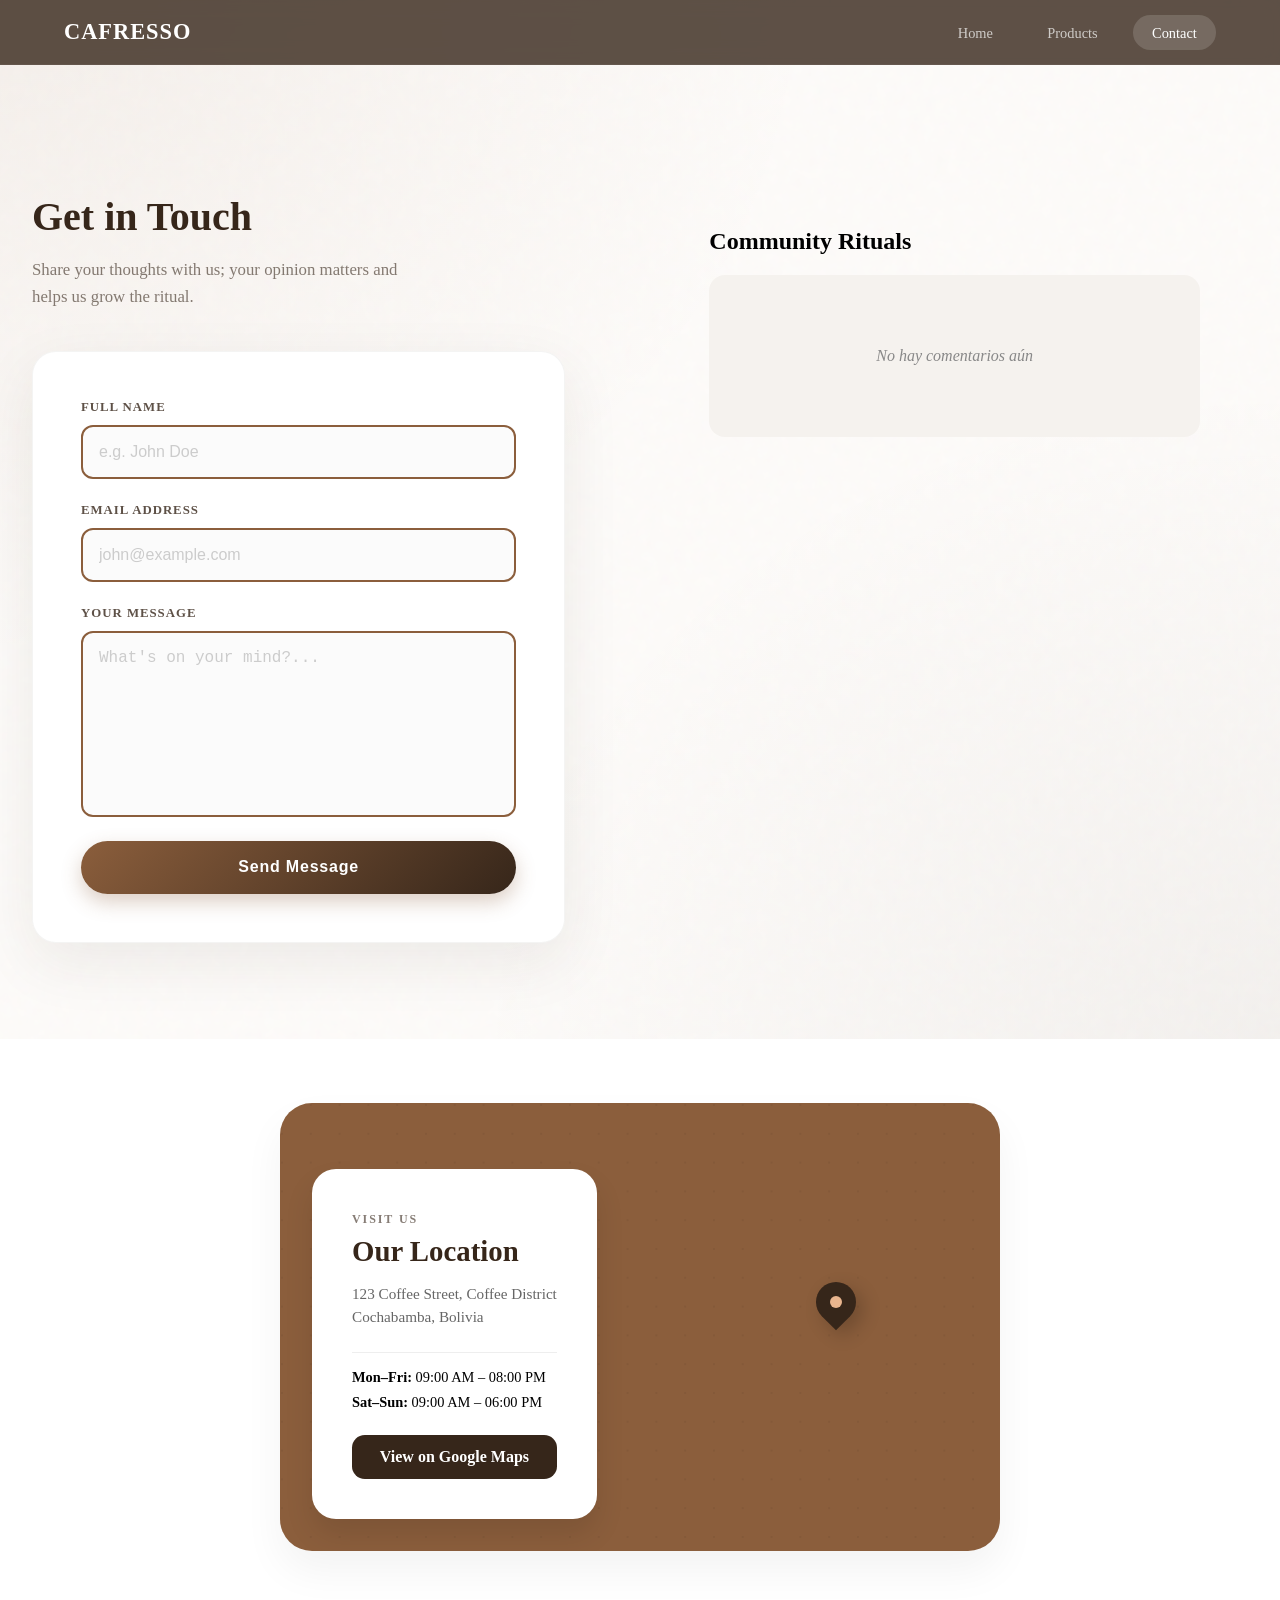
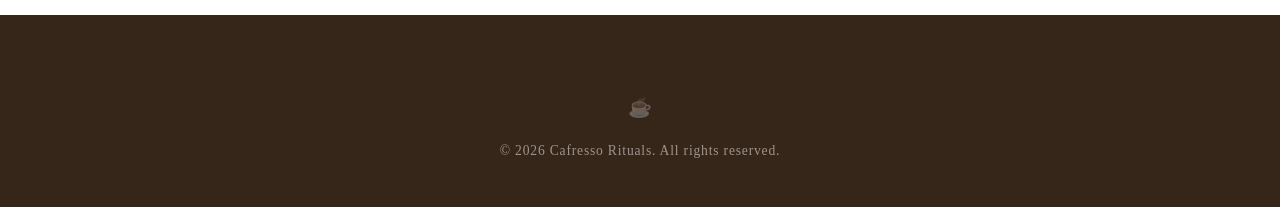
==== commit fb014ff5: "fix: defer in scripts for more render" ====
--- a/src/templates/contact.html
+++ b/src/templates/contact.html
@@ -90,10 +90,10 @@
         &#8593;
     </button>
 
-    <script src="../functions/Contact/contact.js"></script>
-    <script src="../functions/Contact/contact-presenter.js"></script>
-    <script src="../functions/Home/navbar.js"></script>
-    <script src="../functions/Contact/location.js"></script>
+    <script src="../functions/Contact/contact.js" defer></script>
+    <script src="../functions/Contact/contact-presenter.js" defer></script>
+    <script src="../functions/Home/navbar.js" defer></script>
+    <script src="../functions/Contact/location.js" defer></script>
 
 </body>
 </html>
--- a/src/styles/css/main.css
+++ b/src/styles/css/main.css
@@ -231,7 +231,7 @@
   right: -1.25rem;
   width: 100%;
   height: 100%;
-  background-color: rgba(214, 152, 105, 0.1);
+  background-color: rgba(139, 94, 60, 0.1);
   border-radius: 1.5rem;
   z-index: 0;
 }
@@ -261,7 +261,7 @@
 .btn {
   display: inline-block;
   padding: 1rem 2.2rem;
-  background-color: #D69869;
+  background-color: #8B5E3C;
   color: #FFFFFF;
   text-decoration: none;
   font-weight: 600;
@@ -269,7 +269,7 @@
   font-size: 0.85rem;
   letter-spacing: 0.0625rem;
   border-radius: 3.125rem;
-  box-shadow: 0 0.25rem 0.9375rem rgba(214, 152, 105, 0.3);
+  box-shadow: 0 0.25rem 0.9375rem rgba(139, 94, 60, 0.3);
   transition: all 0.3s cubic-bezier(0.4, 0, 0.2, 1);
 }
 .btn:hover {
@@ -308,7 +308,7 @@
 }
 .features {
   padding: 12vh 0;
-  background-color: #D69869;
+  background-color: #8B5E3C;
   position: relative;
   overflow: hidden;
 }
@@ -706,7 +706,7 @@
 .products-header .search-filters-container .category-chips .chip {
   padding: 0.5rem 1.2rem;
   border-radius: 2rem;
-  border: 1px solid #D69869;
+  border: 1px solid #8B5E3C;
   cursor: pointer;
   font-size: 0.9rem;
   transition: 0.3s;
@@ -801,7 +801,7 @@
 }
 .product-card .card-footer span {
   font-weight: 800;
-  color: #D69869;
+  color: #8B5E3C;
   font-size: 1.25rem;
 }
 .product-card:hover {
@@ -888,7 +888,7 @@
 .form-group input, .form-group textarea, .form-group select {
   padding: 1rem;
   border-radius: 0.75rem;
-  border: 0.125rem solid #D69869;
+  border: 0.125rem solid #8B5E3C;
   font-size: 1rem;
   background: #fbfbfb;
   color: #36261A;
@@ -898,10 +898,10 @@
   color: #ccc;
 }
 .form-group input:focus, .form-group textarea:focus, .form-group select:focus {
-  border-color: #D69869;
+  border-color: #8B5E3C;
   background: #FFFFFF;
   outline: none;
-  box-shadow: 0 0.5rem 1.25rem rgba(214, 152, 105, 0.1);
+  box-shadow: 0 0.5rem 1.25rem rgba(139, 94, 60, 0.1);
   transform: scale(1.01);
 }
 .form-group textarea {
@@ -914,18 +914,18 @@
   padding: 1.1rem;
   border-radius: 3.125rem;
   border: none;
-  background: linear-gradient(135deg, #D69869, #36261A);
+  background: linear-gradient(135deg, #8B5E3C, #36261A);
   color: #FFFFFF;
   font-weight: 600;
   font-size: 1rem;
   letter-spacing: 0.05rem;
   cursor: pointer;
-  box-shadow: 0 0.5rem 1.25rem rgba(214, 152, 105, 0.3);
+  box-shadow: 0 0.5rem 1.25rem rgba(139, 94, 60, 0.3);
   transition: all 0.3s ease;
 }
 .btn-submit:hover {
   transform: translateY(-0.25rem);
-  box-shadow: 0 1rem 2rem rgba(214, 152, 105, 0.4);
+  box-shadow: 0 1rem 2rem rgba(139, 94, 60, 0.4);
   filter: brightness(1.1);
 }
 .btn-submit:active {
@@ -948,7 +948,7 @@
   transition: color 0.3s ease;
 }
 .form-social a:hover {
-  color: #D69869;
+  color: #8B5E3C;
 }
 
 @media (min-width: 1280px) {
@@ -1018,17 +1018,17 @@
   right: 1.5rem;
   font-family: serif;
   font-size: 5rem;
-  color: #D69869;
+  color: #8B5E3C;
   opacity: 0.15;
   line-height: 1;
 }
 .comment-card:hover {
   transform: translateY(-8px);
-  border-color: #D69869;
-  box-shadow: 0 20px 40px rgba(54, 38, 26, 0.12), 0 5px 10px rgba(214, 152, 105, 0.05);
+  border-color: #8B5E3C;
+  box-shadow: 0 20px 40px rgba(54, 38, 26, 0.12), 0 5px 10px rgba(139, 94, 60, 0.05);
 }
 .comment-card:hover .avatar {
-  background: #D69869;
+  background: #8B5E3C;
   transform: scale(1.05);
 }
 .comment-card .comment-header h4 {
@@ -1069,7 +1069,7 @@
 }
 .comment-card .comment-header .user-meta span {
   font-size: 0.75rem;
-  color: #D69869;
+  color: #8B5E3C;
   font-weight: 700;
 }
 .comment-card p {
@@ -1109,7 +1109,7 @@
   min-height: 100vh;
   position: relative;
   overflow: hidden;
-  background: radial-gradient(at 0% 0%, rgba(214, 152, 105, 0.08) 0, transparent 45%), radial-gradient(at 100% 100%, rgba(54, 38, 26, 0.05) 0, transparent 45%), #fdfbf9;
+  background: radial-gradient(at 0% 0%, rgba(139, 94, 60, 0.08) 0, transparent 45%), radial-gradient(at 100% 100%, rgba(54, 38, 26, 0.05) 0, transparent 45%), #fdfbf9;
 }
 .contact-main::before {
   content: "";
@@ -1196,7 +1196,7 @@
 .location-section .map-placeholder {
   position: absolute;
   inset: 0;
-  background-color: #D69869;
+  background-color: #8B5E3C;
   background-image: radial-gradient(circle at 0.125rem 0.125rem, rgba(0, 0, 0, 0.05) 0.0625rem, transparent 0);
   background-size: 1.8rem 1.8rem;
 }
@@ -1310,7 +1310,6 @@
   }
 }
 .footer {
-  background-color: #E9B58E;
   padding: 5rem 2rem 3rem;
   margin-top: 0rem;
   border-top: 1px solid rgba(54, 38, 26, 0.05);
@@ -1342,17 +1341,17 @@
   left: 0;
   width: 0;
   height: 1px;
-  background-color: #D69869;
+  background-color: #8B5E3C;
   transition: width 0.3s ease;
 }
 .footer .footer-links a:hover {
-  color: #D69869;
+  color: #8B5E3C;
 }
 .footer .footer-links a:hover::after {
   width: 100%;
 }
 .footer p {
-  color: #36261A;
+  color: #FFFFFF;
   font-size: 0.85rem;
   opacity: 0.5;
   letter-spacing: 0.05rem;
